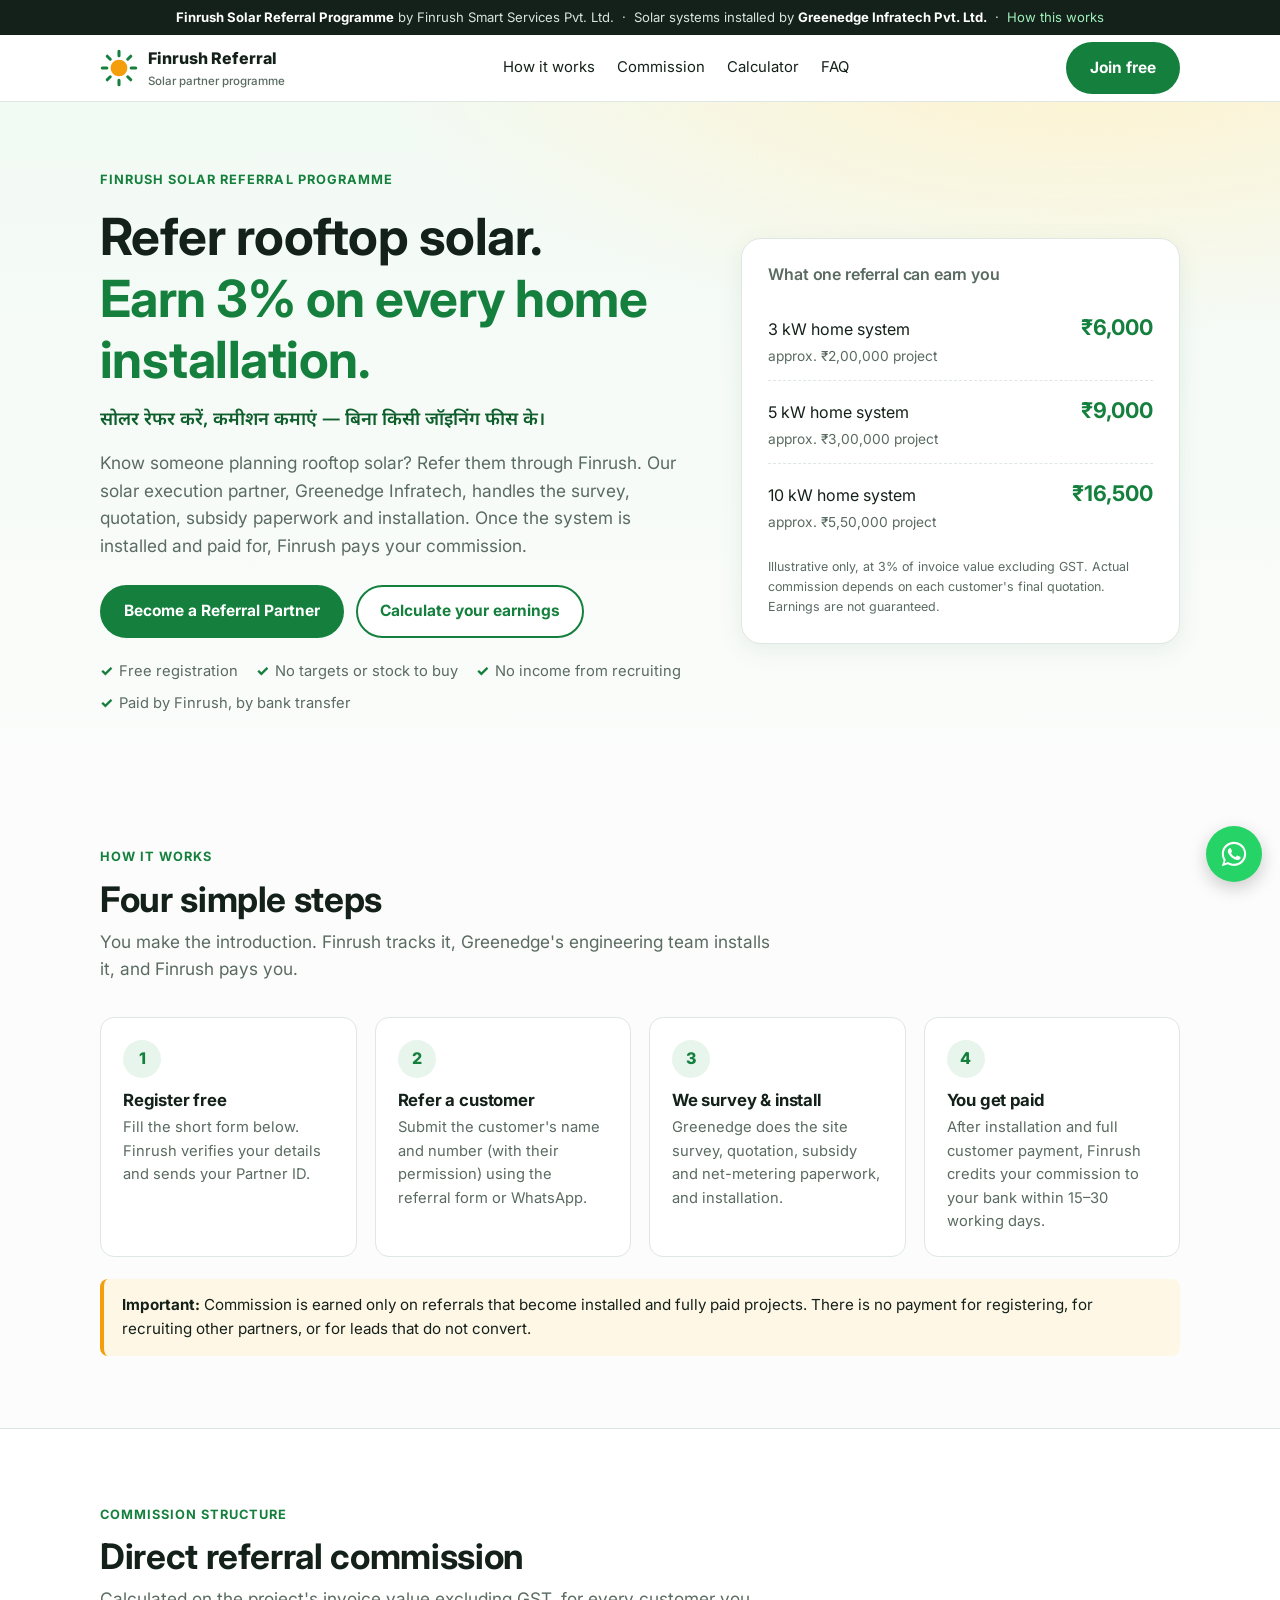
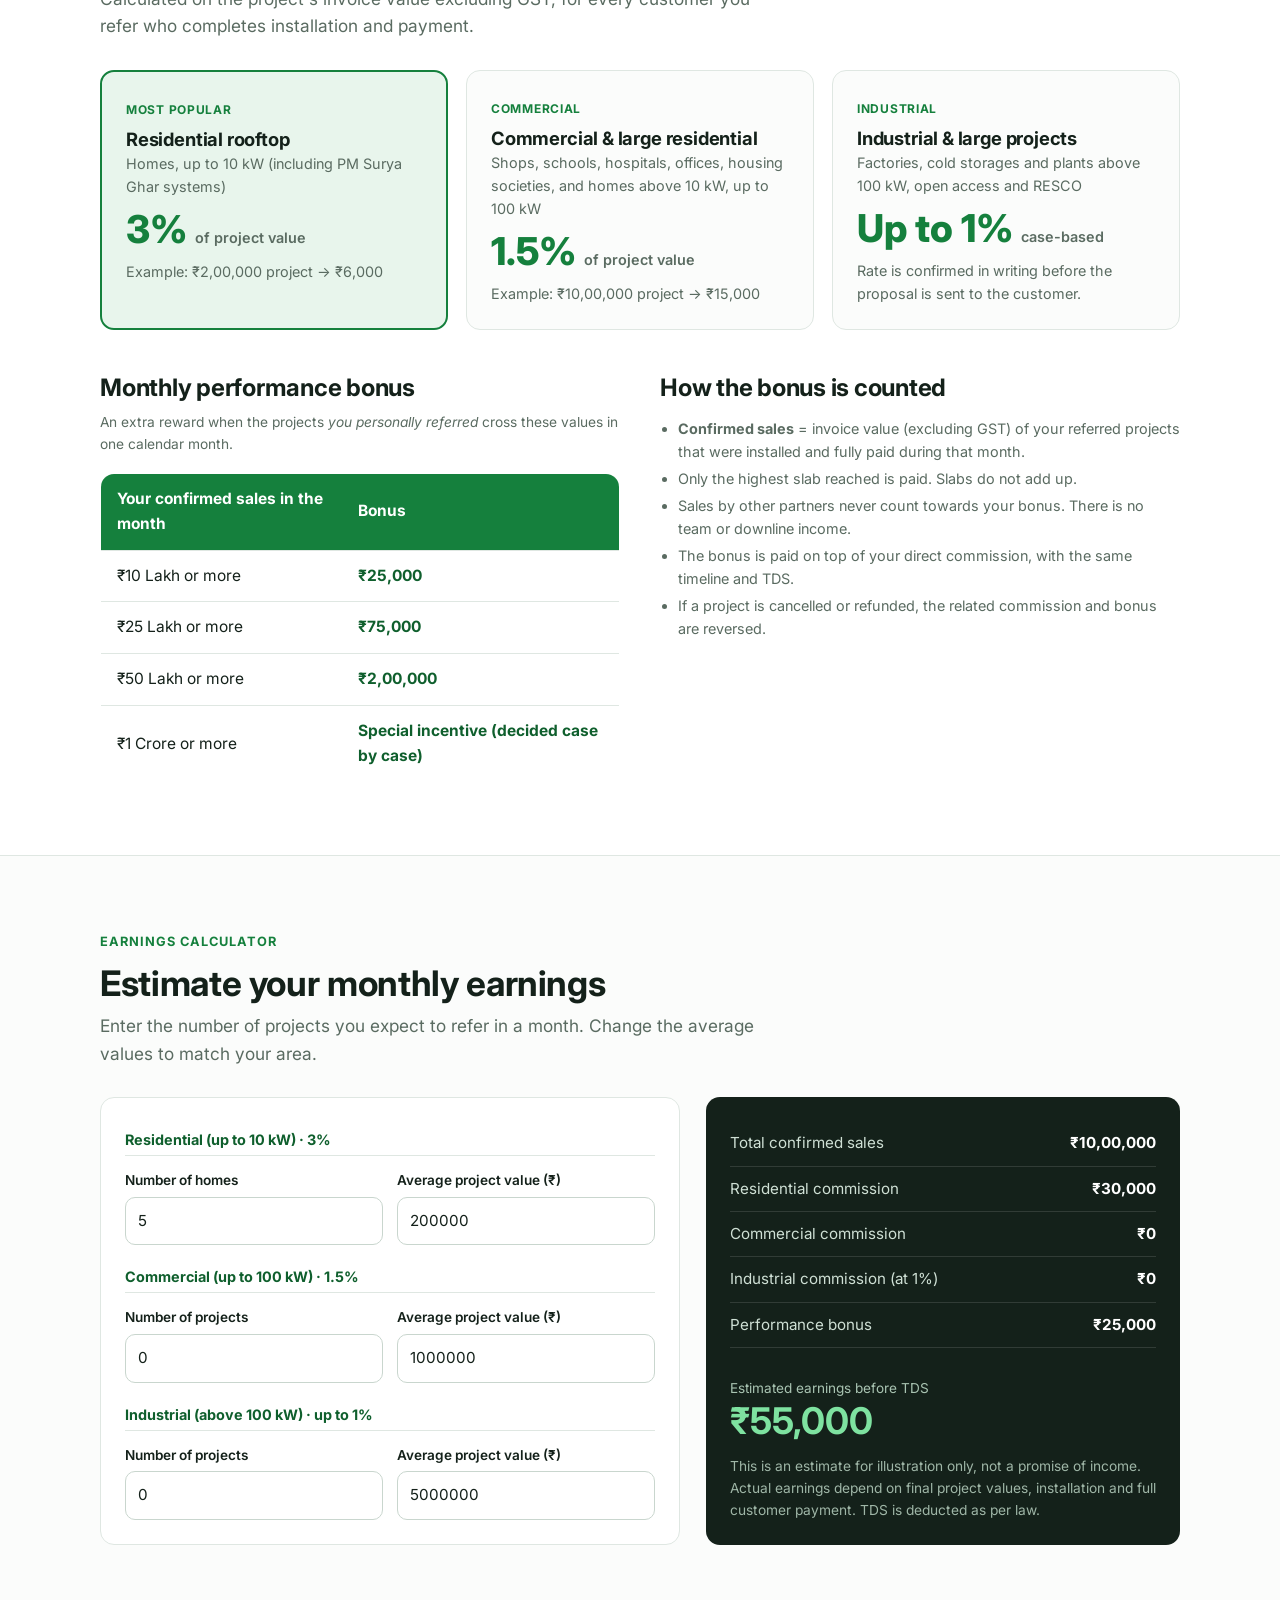
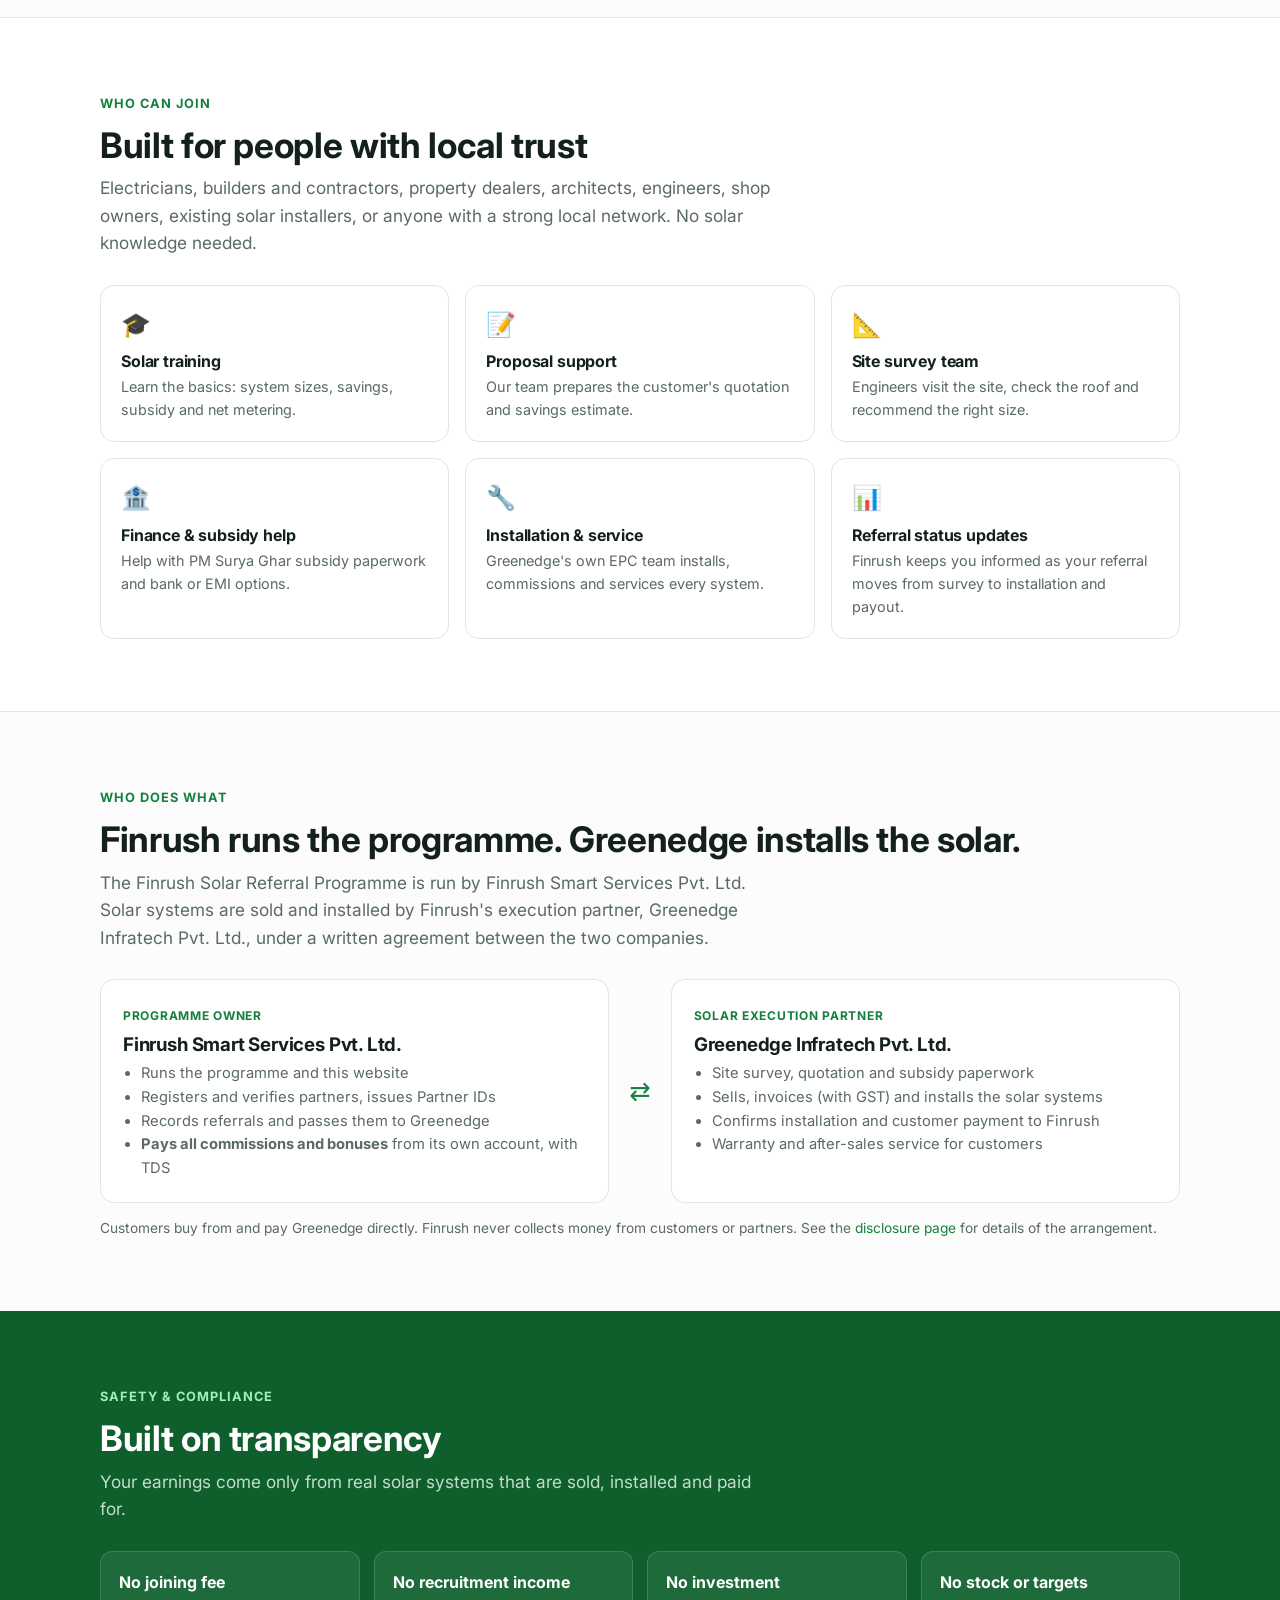
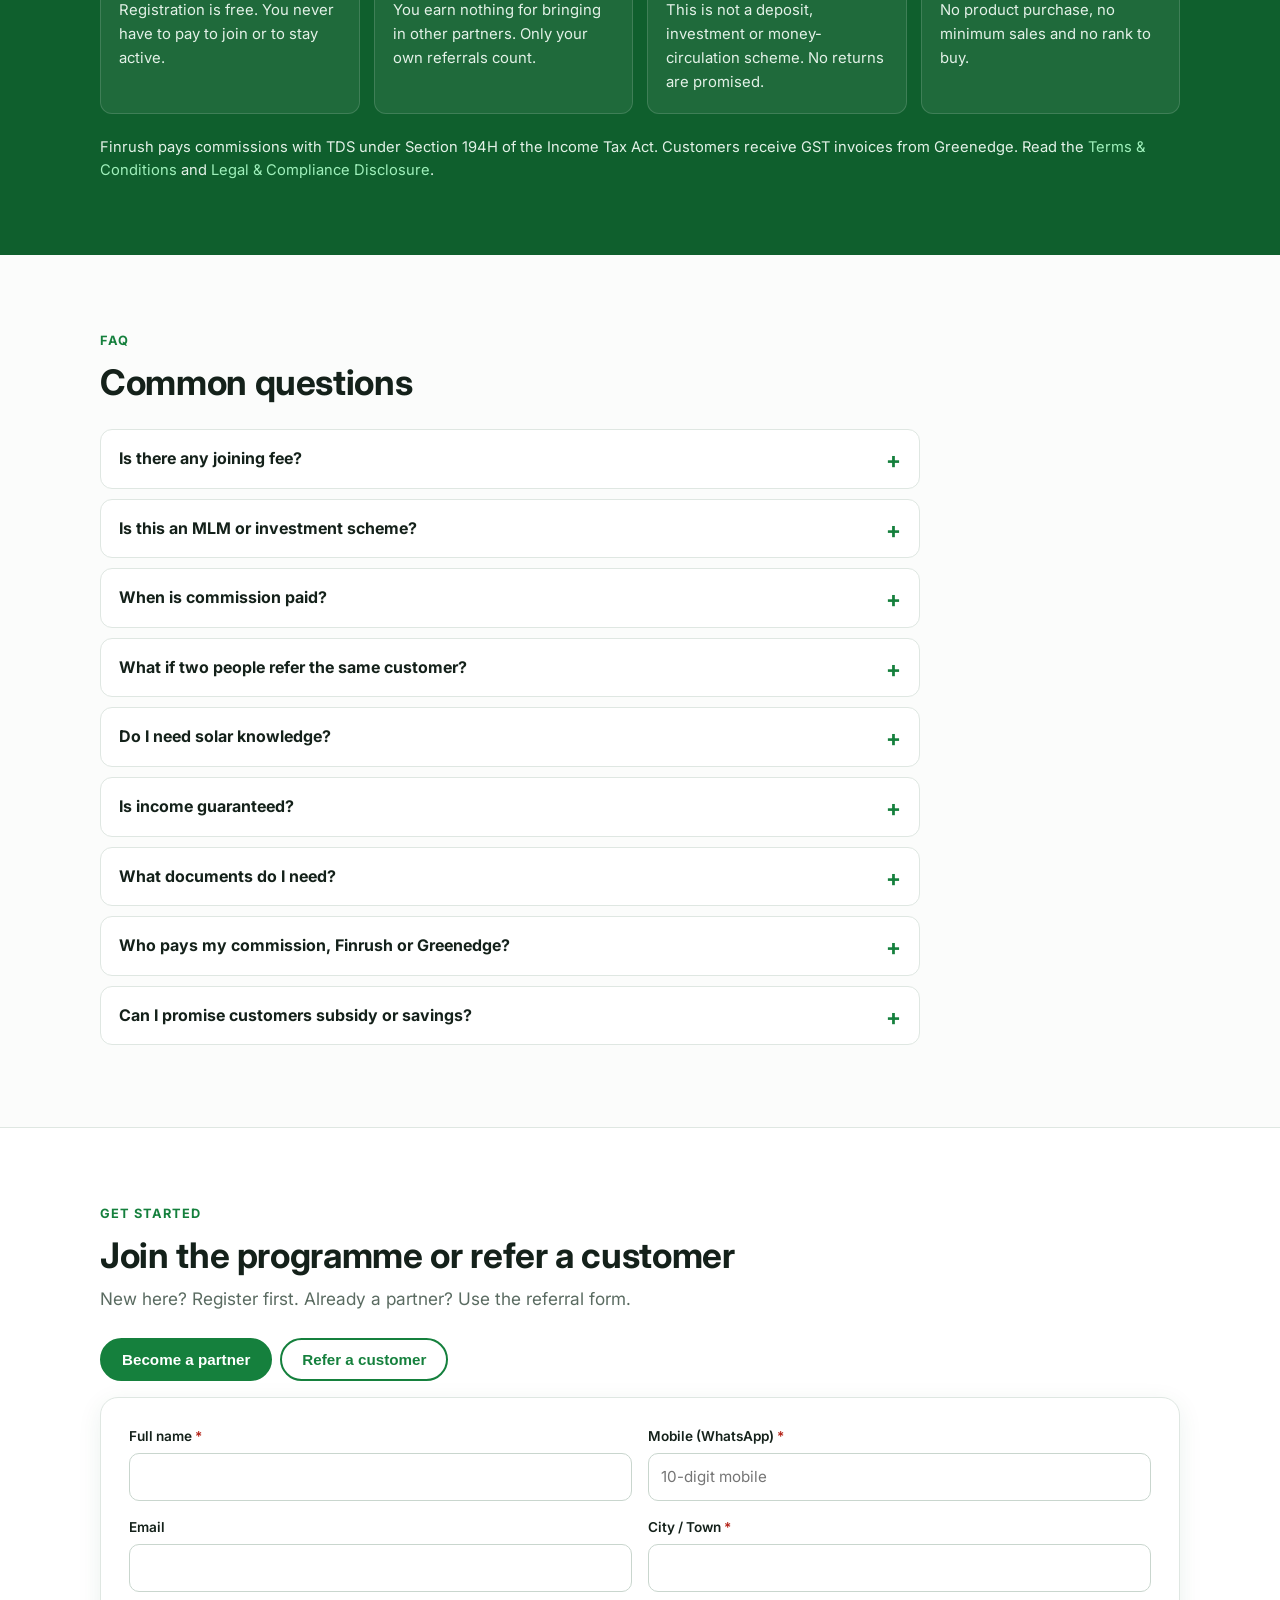
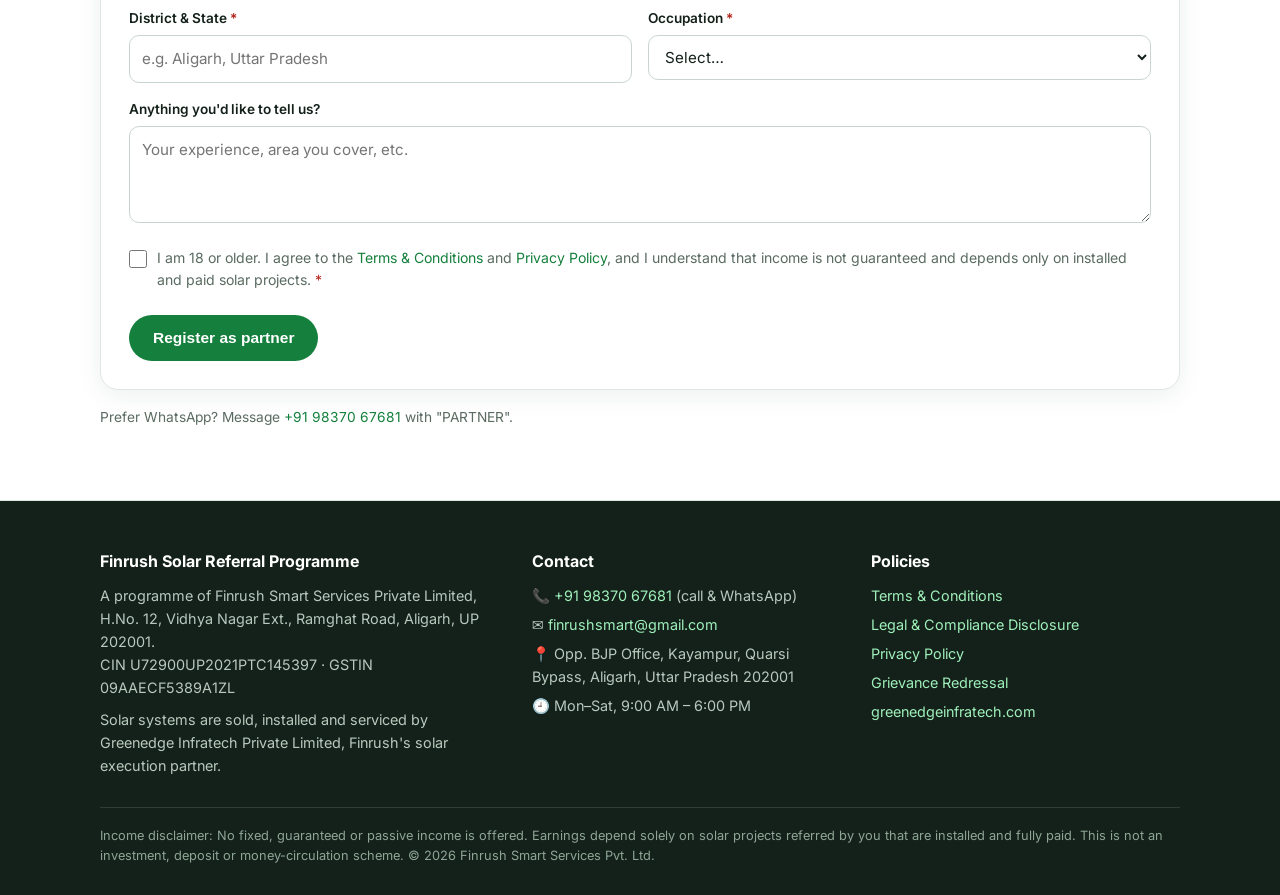
==== index.html @ 640462f0 "Finrush Solar Referral Programme: landing page, legal pages, form handler Co-Authored-By: Claude Opu" ====
<!DOCTYPE html>
<html lang="en">
<head>
<meta charset="utf-8">
<meta name="viewport" content="width=device-width,initial-scale=1">
<title>Finrush Solar Referral Programme | Earn by referring rooftop solar</title>
<meta name="description" content="Finrush Solar Referral Programme: refer rooftop solar customers and earn 3% commission on home systems up to 10 kW, paid by Finrush. Systems installed by Greenedge Infratech. Free to join.">
<meta name="robots" content="noindex, nofollow"><!-- PREVIEW: remove this line when approved to go public -->
<meta name="theme-color" content="#15803d">
<link rel="icon" href="data:image/svg+xml,<svg xmlns='http://www.w3.org/2000/svg' viewBox='0 0 100 100'><circle cx='50' cy='50' r='22' fill='%23f59e0b'/><g stroke='%2315803d' stroke-width='8' stroke-linecap='round'><path d='M50 6v12M50 82v12M6 50h12M82 50h12M19 19l8 8M73 73l8 8M19 81l8-8M73 27l8-8'/></g></svg>">
<link rel="preconnect" href="https://fonts.googleapis.com">
<link href="https://fonts.googleapis.com/css2?family=Inter:wght@400;500;600;700;800&family=Noto+Sans+Devanagari:wght@500;600&display=swap" rel="stylesheet">
<link rel="stylesheet" href="style.css">
</head>
<body>

<div class="opbar"><strong>Finrush Solar Referral Programme</strong> by Finrush Smart Services Pvt. Ltd. &nbsp;·&nbsp; Solar systems installed by <strong>Greenedge Infratech Pvt. Ltd.</strong> &nbsp;·&nbsp; <a href="disclosure.html" style="color:#9ff0bb">How this works</a></div>

<header class="site">
  <div class="wrap">
    <a class="brand" href="#top" style="text-decoration:none">
      <svg width="38" height="38" viewBox="0 0 100 100" aria-hidden="true"><circle cx="50" cy="50" r="22" fill="#f59e0b"/><g stroke="#15803d" stroke-width="8" stroke-linecap="round"><path d="M50 6v12M50 82v12M6 50h12M82 50h12M19 19l8 8M73 73l8 8M19 81l8-8M73 27l8-8"/></g></svg>
      <span>Finrush Referral<small>Solar partner programme</small></span>
    </a>
    <nav class="main">
      <a href="#how">How it works</a>
      <a href="#commission">Commission</a>
      <a href="#calculator">Calculator</a>
      <a href="#faq">FAQ</a>
    </nav>
    <a class="btn btn-p" href="#join">Join free</a>
  </div>
</header>

<main id="top">

<!-- HERO -->
<section class="hero">
  <div class="wrap">
    <div>
      <span class="eyebrow">Finrush Solar Referral Programme</span>
      <h1>Refer rooftop solar.<br><span>Earn 3% on every home installation.</span></h1>
      <p class="hi">सोलर रेफर करें, कमीशन कमाएं — बिना किसी जॉइनिंग फीस के।</p>
      <p class="lead">Know someone planning rooftop solar? Refer them through Finrush. Our solar execution partner, Greenedge Infratech, handles the survey, quotation, subsidy paperwork and installation. Once the system is installed and paid for, Finrush pays your commission.</p>
      <div class="ctas">
        <a class="btn btn-p" href="#join">Become a Referral Partner</a>
        <a class="btn btn-o" href="#calculator">Calculate your earnings</a>
      </div>
      <div class="ticks">
        <span>Free registration</span>
        <span>No targets or stock to buy</span>
        <span>No income from recruiting</span>
        <span>Paid by Finrush, by bank transfer</span>
      </div>
    </div>
    <div class="hero-card" aria-label="Example commission">
      <h3>What one referral can earn you</h3>
      <div class="ex-row"><span>3 kW home system<br><span class="small">approx. ₹2,00,000 project</span></span><b>₹6,000</b></div>
      <div class="ex-row"><span>5 kW home system<br><span class="small">approx. ₹3,00,000 project</span></span><b>₹9,000</b></div>
      <div class="ex-row"><span>10 kW home system<br><span class="small">approx. ₹5,50,000 project</span></span><b>₹16,500</b></div>
      <p class="ex-note">Illustrative only, at 3% of invoice value excluding GST. Actual commission depends on each customer's final quotation. Earnings are not guaranteed.</p>
    </div>
  </div>
</section>

<!-- HOW -->
<section id="how">
  <div class="wrap">
    <span class="eyebrow">How it works</span>
    <h2>Four simple steps</h2>
    <p class="lead">You make the introduction. Finrush tracks it, Greenedge's engineering team installs it, and Finrush pays you.</p>
    <div class="steps">
      <div class="step"><h3>Register free</h3><p>Fill the short form below. Finrush verifies your details and sends your Partner ID.</p></div>
      <div class="step"><h3>Refer a customer</h3><p>Submit the customer's name and number (with their permission) using the referral form or WhatsApp.</p></div>
      <div class="step"><h3>We survey &amp; install</h3><p>Greenedge does the site survey, quotation, subsidy and net-metering paperwork, and installation.</p></div>
      <div class="step"><h3>You get paid</h3><p>After installation and full customer payment, Finrush credits your commission to your bank within 15–30 working days.</p></div>
    </div>
    <div class="callout"><strong>Important:</strong> Commission is earned only on referrals that become installed and fully paid projects. There is no payment for registering, for recruiting other partners, or for leads that do not convert.</div>
  </div>
</section>

<!-- COMMISSION -->
<section id="commission" class="alt">
  <div class="wrap">
    <span class="eyebrow">Commission structure</span>
    <h2>Direct referral commission</h2>
    <p class="lead">Calculated on the project's invoice value excluding GST, for every customer you refer who completes installation and payment.</p>
    <div class="rates">
      <div class="rate feat">
        <span class="tag">Most popular</span>
        <h3>Residential rooftop</h3>
        <p>Homes, up to 10 kW (including PM Surya Ghar systems)</p>
        <div class="pct">3% <small>of project value</small></div>
        <p>Example: ₹2,00,000 project → ₹6,000</p>
      </div>
      <div class="rate">
        <span class="tag">Commercial</span>
        <h3>Commercial &amp; large residential</h3>
        <p>Shops, schools, hospitals, offices, housing societies, and homes above 10 kW, up to 100 kW</p>
        <div class="pct">1.5% <small>of project value</small></div>
        <p>Example: ₹10,00,000 project → ₹15,000</p>
      </div>
      <div class="rate">
        <span class="tag">Industrial</span>
        <h3>Industrial &amp; large projects</h3>
        <p>Factories, cold storages and plants above 100 kW, open access and RESCO</p>
        <div class="pct">Up to 1% <small>case-based</small></div>
        <p>Rate is confirmed in writing before the proposal is sent to the customer.</p>
      </div>
    </div>

    <div class="two">
      <div>
        <h2 style="font-size:1.5rem">Monthly performance bonus</h2>
        <p class="small">An extra reward when the projects <em>you personally referred</em> cross these values in one calendar month.</p>
        <table class="slab">
          <thead><tr><th>Your confirmed sales in the month</th><th>Bonus</th></tr></thead>
          <tbody>
            <tr><td>₹10 Lakh or more</td><td>₹25,000</td></tr>
            <tr><td>₹25 Lakh or more</td><td>₹75,000</td></tr>
            <tr><td>₹50 Lakh or more</td><td>₹2,00,000</td></tr>
            <tr><td>₹1 Crore or more</td><td>Special incentive (decided case by case)</td></tr>
          </tbody>
        </table>
      </div>
      <div>
        <h2 style="font-size:1.5rem">How the bonus is counted</h2>
        <ul class="notes">
          <li><strong>Confirmed sales</strong> = invoice value (excluding GST) of your referred projects that were installed and fully paid during that month.</li>
          <li>Only the highest slab reached is paid. Slabs do not add up.</li>
          <li>Sales by other partners never count towards your bonus. There is no team or downline income.</li>
          <li>The bonus is paid on top of your direct commission, with the same timeline and TDS.</li>
          <li>If a project is cancelled or refunded, the related commission and bonus are reversed.</li>
        </ul>
      </div>
    </div>
  </div>
</section>

<!-- CALCULATOR -->
<section id="calculator">
  <div class="wrap">
    <span class="eyebrow">Earnings calculator</span>
    <h2>Estimate your monthly earnings</h2>
    <p class="lead">Enter the number of projects you expect to refer in a month. Change the average values to match your area.</p>
    <div class="calc">
      <div class="calc-in">
        <div class="calc-grid">
          <div class="calc-grp">Residential (up to 10 kW) · 3%</div>
          <div><label for="rN">Number of homes</label><input id="rN" type="number" min="0" value="5" inputmode="numeric"></div>
          <div><label for="rV">Average project value (₹)</label><input id="rV" type="number" min="0" step="10000" value="200000" inputmode="numeric"></div>
          <div class="calc-grp">Commercial (up to 100 kW) · 1.5%</div>
          <div><label for="cN">Number of projects</label><input id="cN" type="number" min="0" value="0" inputmode="numeric"></div>
          <div><label for="cV">Average project value (₹)</label><input id="cV" type="number" min="0" step="50000" value="1000000" inputmode="numeric"></div>
          <div class="calc-grp">Industrial (above 100 kW) · up to 1%</div>
          <div><label for="iN">Number of projects</label><input id="iN" type="number" min="0" value="0" inputmode="numeric"></div>
          <div><label for="iV">Average project value (₹)</label><input id="iV" type="number" min="0" step="100000" value="5000000" inputmode="numeric"></div>
        </div>
      </div>
      <div class="calc-out" aria-live="polite">
        <div class="out-row"><span>Total confirmed sales</span><b id="oSales">₹0</b></div>
        <div class="out-row"><span>Residential commission</span><b id="oR">₹0</b></div>
        <div class="out-row"><span>Commercial commission</span><b id="oC">₹0</b></div>
        <div class="out-row"><span>Industrial commission (at 1%)</span><b id="oI">₹0</b></div>
        <div class="out-row"><span>Performance bonus</span><b id="oB">₹0</b></div>
        <div class="out-total"><span>Estimated earnings before TDS</span><b id="oT">₹0</b></div>
        <p class="small">This is an estimate for illustration only, not a promise of income. Actual earnings depend on final project values, installation and full customer payment. TDS is deducted as per law.</p>
      </div>
    </div>
  </div>
</section>

<!-- WHO + SUPPORT -->
<section class="alt">
  <div class="wrap">
    <span class="eyebrow">Who can join</span>
    <h2>Built for people with local trust</h2>
    <p class="lead">Electricians, builders and contractors, property dealers, architects, engineers, shop owners, existing solar installers, or anyone with a strong local network. No solar knowledge needed.</p>
    <div class="grid3">
      <div class="card"><div class="ic">🎓</div><h3>Solar training</h3><p>Learn the basics: system sizes, savings, subsidy and net metering.</p></div>
      <div class="card"><div class="ic">📝</div><h3>Proposal support</h3><p>Our team prepares the customer's quotation and savings estimate.</p></div>
      <div class="card"><div class="ic">📐</div><h3>Site survey team</h3><p>Engineers visit the site, check the roof and recommend the right size.</p></div>
      <div class="card"><div class="ic">🏦</div><h3>Finance &amp; subsidy help</h3><p>Help with PM Surya Ghar subsidy paperwork and bank or EMI options.</p></div>
      <div class="card"><div class="ic">🔧</div><h3>Installation &amp; service</h3><p>Greenedge's own EPC team installs, commissions and services every system.</p></div>
      <div class="card"><div class="ic">📊</div><h3>Referral status updates</h3><p>Finrush keeps you informed as your referral moves from survey to installation and payout.</p></div>
    </div>
  </div>
</section>

<!-- OPERATOR -->
<section>
  <div class="wrap">
    <span class="eyebrow">Who does what</span>
    <h2>Finrush runs the programme. Greenedge installs the solar.</h2>
    <p class="lead">The Finrush Solar Referral Programme is run by Finrush Smart Services Pvt. Ltd. Solar systems are sold and installed by Finrush's execution partner, Greenedge Infratech Pvt. Ltd., under a written agreement between the two companies.</p>
    <div class="op-box">
      <div class="op-co">
        <span class="tag">Programme owner</span>
        <h3>Finrush Smart Services Pvt. Ltd.</h3>
        <ul>
          <li>Runs the programme and this website</li>
          <li>Registers and verifies partners, issues Partner IDs</li>
          <li>Records referrals and passes them to Greenedge</li>
          <li><strong>Pays all commissions and bonuses</strong> from its own account, with TDS</li>
        </ul>
      </div>
      <div class="op-arrow" aria-hidden="true">⇄</div>
      <div class="op-co">
        <span class="tag">Solar execution partner</span>
        <h3>Greenedge Infratech Pvt. Ltd.</h3>
        <ul>
          <li>Site survey, quotation and subsidy paperwork</li>
          <li>Sells, invoices (with GST) and installs the solar systems</li>
          <li>Confirms installation and customer payment to Finrush</li>
          <li>Warranty and after-sales service for customers</li>
        </ul>
      </div>
    </div>
    <p class="small" style="margin-top:14px">Customers buy from and pay Greenedge directly. Finrush never collects money from customers or partners. See the <a href="disclosure.html">disclosure page</a> for details of the arrangement.</p>
  </div>
</section>

<!-- COMPLIANCE -->
<section class="comp">
  <div class="wrap">
    <span class="eyebrow" style="color:#9ff0bb">Safety &amp; compliance</span>
    <h2>Built on transparency</h2>
    <p class="lead">Your earnings come only from real solar systems that are sold, installed and paid for.</p>
    <div class="comp-grid">
      <div class="comp-item"><b>No joining fee</b>Registration is free. You never have to pay to join or to stay active.</div>
      <div class="comp-item"><b>No recruitment income</b>You earn nothing for bringing in other partners. Only your own referrals count.</div>
      <div class="comp-item"><b>No investment</b>This is not a deposit, investment or money-circulation scheme. No returns are promised.</div>
      <div class="comp-item"><b>No stock or targets</b>No product purchase, no minimum sales and no rank to buy.</div>
    </div>
    <p style="margin-top:22px;font-size:.92rem">Finrush pays commissions with TDS under Section 194H of the Income Tax Act. Customers receive GST invoices from Greenedge. Read the <a href="terms.html">Terms &amp; Conditions</a> and <a href="disclosure.html">Legal &amp; Compliance Disclosure</a>.</p>
  </div>
</section>

<!-- FAQ -->
<section id="faq">
  <div class="wrap">
    <span class="eyebrow">FAQ</span>
    <h2>Common questions</h2>
    <div class="faq">
      <details><summary>Is there any joining fee?</summary><p>No. Registration is completely free, and there are no renewal charges, kits or products you must buy.</p></details>
      <details><summary>Is this an MLM or investment scheme?</summary><p>No. There are no levels, no team income and no investment. You earn only when a customer you personally referred installs a solar system and pays for it in full.</p></details>
      <details><summary>When is commission paid?</summary><p>Within 15–30 working days after the project is installed, the customer has paid in full, and the completion certificate is issued. Finrush pays it to your registered bank account after TDS.</p></details>
      <details><summary>What if two people refer the same customer?</summary><p>The first partner whose referral is recorded in our system, with the customer's correct mobile number, gets the credit. A referral stays valid for 90 days from submission.</p></details>
      <details><summary>Do I need solar knowledge?</summary><p>No. You only make the introduction. Training is provided, and Greenedge's team handles survey, proposal and installation.</p></details>
      <details><summary>Is income guaranteed?</summary><p>No. Income depends entirely on referrals that become installed and paid projects. Many partners may earn little or nothing.</p></details>
      <details><summary>What documents do I need?</summary><p>After registration Finrush will ask for PAN (needed for TDS), Aadhaar for identity, and bank details for payouts. We collect these securely during verification, not on this website.</p></details>
      <details><summary>Who pays my commission, Finrush or Greenedge?</summary><p>Finrush. This is a Finrush programme, and Finrush Smart Services Pvt. Ltd. pays all commissions and bonuses from its own account. Greenedge Infratech, Finrush's solar execution partner, sells and installs the systems and confirms to Finrush when a project is installed and paid.</p></details>
      <details><summary>Can I promise customers subsidy or savings?</summary><p>Please don't. Subsidy depends on government rules and approval, and savings depend on usage. Share Greenedge's official proposal instead. False claims can lead to termination.</p></details>
    </div>
  </div>
</section>

<!-- JOIN / REFER -->
<section id="join" class="alt">
  <div class="wrap">
    <span class="eyebrow">Get started</span>
    <h2>Join the programme or refer a customer</h2>
    <p class="lead">New here? Register first. Already a partner? Use the referral form.</p>

    <div class="tabs" role="tablist">
      <button class="tab" role="tab" aria-selected="true" data-tab="partner">Become a partner</button>
      <button class="tab" role="tab" aria-selected="false" data-tab="referral">Refer a customer</button>
    </div>

    <!-- Partner form -->
    <form class="form-card" id="form-partner" data-type="partner" method="post" action="submit.php" novalidate>
      <input type="hidden" name="form_type" value="partner">
      <input type="hidden" name="ts" class="ts">
      <div class="hp" aria-hidden="true"><label>Website<input type="text" name="website" tabindex="-1" autocomplete="off"></label></div>
      <div class="fgrid">
        <div><label for="p_name">Full name <span class="req">*</span></label><input id="p_name" name="name" required maxlength="80" autocomplete="name"></div>
        <div><label for="p_phone">Mobile (WhatsApp) <span class="req">*</span></label><input id="p_phone" name="phone" required inputmode="numeric" pattern="[6-9][0-9]{9}" maxlength="10" placeholder="10-digit mobile" autocomplete="tel-national"></div>
        <div><label for="p_email">Email</label><input id="p_email" name="email" type="email" maxlength="100" autocomplete="email"></div>
        <div><label for="p_city">City / Town <span class="req">*</span></label><input id="p_city" name="city" required maxlength="60"></div>
        <div><label for="p_district">District &amp; State <span class="req">*</span></label><input id="p_district" name="district" required maxlength="80" placeholder="e.g. Aligarh, Uttar Pradesh"></div>
        <div><label for="p_occ">Occupation <span class="req">*</span></label>
          <select id="p_occ" name="occupation" required>
            <option value="">Select…</option>
            <option>Electrician</option><option>Builder / Contractor</option><option>Property dealer</option>
            <option>Architect / Engineer</option><option>Solar installer</option><option>Shop / Business owner</option>
            <option>Sales professional</option><option>Other</option>
          </select></div>
        <div class="full"><label for="p_msg">Anything you'd like to tell us?</label><textarea id="p_msg" name="message" rows="3" maxlength="500" placeholder="Your experience, area you cover, etc."></textarea></div>
        <div class="full"><label class="check"><input type="checkbox" name="consent" value="yes" required> <span>I am 18 or older. I agree to the <a href="terms.html" target="_blank">Terms &amp; Conditions</a> and <a href="privacy.html" target="_blank">Privacy Policy</a>, and I understand that income is not guaranteed and depends only on installed and paid solar projects. <span class="req">*</span></span></label></div>
      </div>
      <button class="btn btn-p" type="submit" style="margin-top:18px">Register as partner</button>
      <div class="msg" role="status"></div>
    </form>

    <!-- Referral form -->
    <form class="form-card" id="form-referral" data-type="referral" method="post" action="submit.php" novalidate hidden>
      <input type="hidden" name="form_type" value="referral">
      <input type="hidden" name="ts" class="ts">
      <div class="hp" aria-hidden="true"><label>Website<input type="text" name="website" tabindex="-1" autocomplete="off"></label></div>
      <div class="fgrid">
        <div class="full" style="font-weight:700;color:var(--green-d)">Your details</div>
        <div><label for="r_pname">Your name <span class="req">*</span></label><input id="r_pname" name="partner_name" required maxlength="80"></div>
        <div><label for="r_pphone">Your registered mobile <span class="req">*</span></label><input id="r_pphone" name="partner_phone" required inputmode="numeric" pattern="[6-9][0-9]{9}" maxlength="10"></div>
        <div class="full"><label for="r_pid">Partner ID (if you have one)</label><input id="r_pid" name="partner_id" maxlength="30"></div>
        <div class="full" style="font-weight:700;color:var(--green-d);margin-top:6px">Customer details</div>
        <div><label for="r_cname">Customer name <span class="req">*</span></label><input id="r_cname" name="customer_name" required maxlength="80"></div>
        <div><label for="r_cphone">Customer mobile <span class="req">*</span></label><input id="r_cphone" name="customer_phone" required inputmode="numeric" pattern="[6-9][0-9]{9}" maxlength="10"></div>
        <div><label for="r_ccity">Customer city / town <span class="req">*</span></label><input id="r_ccity" name="customer_city" required maxlength="80"></div>
        <div><label for="r_type">Project type <span class="req">*</span></label>
          <select id="r_type" name="project_type" required>
            <option value="">Select…</option>
            <option>Residential (home, up to 10 kW)</option>
            <option>Commercial / housing society (up to 100 kW)</option>
            <option>Industrial (above 100 kW)</option>
            <option>Not sure</option>
          </select></div>
        <div><label for="r_kw">Approx. size (kW) or monthly bill (₹)</label><input id="r_kw" name="size" maxlength="40" placeholder="e.g. 3 kW or ₹2,500 bill"></div>
        <div><label for="r_pm">Interested in PM Surya Ghar subsidy?</label>
          <select id="r_pm" name="pm_surya_ghar"><option>Not sure</option><option>Yes</option><option>No</option></select></div>
        <div class="full"><label for="r_note">Notes</label><textarea id="r_note" name="message" rows="3" maxlength="500" placeholder="Best time to call, roof type, etc."></textarea></div>
        <div class="full"><label class="check"><input type="checkbox" name="consent" value="yes" required> <span>The customer has agreed to be contacted by Finrush and Greenedge Infratech about solar, and I have not promised them any subsidy, price or savings. <span class="req">*</span></span></label></div>
      </div>
      <button class="btn btn-p" type="submit" style="margin-top:18px">Submit referral</button>
      <div class="msg" role="status"></div>
    </form>

    <p class="small" style="margin-top:16px">Prefer WhatsApp? Message <a href="https://wa.me/919837067681?text=Hi%2C%20I%20want%20to%20join%20the%20Finrush%20Solar%20Referral%20Programme">+91 98370 67681</a> with "PARTNER".</p>
  </div>
</section>

</main>

<footer class="site">
  <div class="wrap">
    <div class="cols">
      <div>
        <h4>Finrush Solar Referral Programme</h4>
        <p>A programme of Finrush Smart Services Private Limited, H.No. 12, Vidhya Nagar Ext., Ramghat Road, Aligarh, UP 202001.<br>CIN U72900UP2021PTC145397 · GSTIN 09AAECF5389A1ZL</p><p style="margin-top:8px">Solar systems are sold, installed and serviced by Greenedge Infratech Private Limited, Finrush's solar execution partner.</p>
      </div>
      <div>
        <h4>Contact</h4>
        <ul>
          <li>📞 <a href="tel:+919837067681">+91 98370 67681</a> (call &amp; WhatsApp)</li>
          <li>✉️ <a href="mailto:finrushsmart@gmail.com">finrushsmart@gmail.com</a></li>
          <li>📍 Opp. BJP Office, Kayampur, Quarsi Bypass, Aligarh, Uttar Pradesh 202001</li>
          <li>🕘 Mon–Sat, 9:00 AM – 6:00 PM</li>
        </ul>
      </div>
      <div>
        <h4>Policies</h4>
        <ul>
          <li><a href="terms.html">Terms &amp; Conditions</a></li>
          <li><a href="disclosure.html">Legal &amp; Compliance Disclosure</a></li>
          <li><a href="privacy.html">Privacy Policy</a></li>
          <li><a href="disclosure.html#grievance">Grievance Redressal</a></li>
          <li><a href="https://greenedgeinfratech.com" target="_blank" rel="noopener">greenedgeinfratech.com</a></li>
        </ul>
      </div>
    </div>
    <div class="legal">Income disclaimer: No fixed, guaranteed or passive income is offered. Earnings depend solely on solar projects referred by you that are installed and fully paid. This is not an investment, deposit or money-circulation scheme. © <span id="yr">2026</span> Finrush Smart Services Pvt. Ltd.</div>
  </div>
</footer>

<a class="wa" href="https://wa.me/919837067681?text=Hi%2C%20I%20want%20to%20know%20about%20the%20Finrush%20Solar%20Referral%20Programme" aria-label="Chat on WhatsApp" target="_blank" rel="noopener">
  <svg viewBox="0 0 32 32"><path d="M16 3C8.8 3 3 8.7 3 15.8c0 2.5.7 4.9 2 7L3 29l6.4-2c2 1.1 4.3 1.7 6.6 1.7 7.2 0 13-5.7 13-12.8S23.2 3 16 3zm0 23.4c-2.1 0-4.1-.6-5.8-1.6l-.4-.2-3.8 1.2 1.2-3.7-.3-.4a10.4 10.4 0 0 1-1.7-5.8C5.2 10 10 5.3 16 5.3S26.8 10 26.8 15.8 22 26.4 16 26.4zm5.9-7.8c-.3-.2-1.9-.9-2.2-1-.3-.1-.5-.2-.7.2-.2.3-.8 1-1 1.2-.2.2-.4.2-.7.1-.3-.2-1.4-.5-2.6-1.6-1-.9-1.6-1.9-1.8-2.2-.2-.3 0-.5.1-.7l.5-.6c.2-.2.2-.4.3-.6.1-.2 0-.4 0-.6l-1-2.4c-.3-.6-.5-.5-.7-.5h-.6c-.2 0-.6.1-.9.4-.3.3-1.2 1.1-1.2 2.8s1.2 3.2 1.4 3.5c.2.2 2.4 3.6 5.8 5 .8.3 1.4.5 1.9.7.8.3 1.5.2 2.1.1.6-.1 1.9-.8 2.2-1.5.3-.7.3-1.4.2-1.5-.1-.2-.3-.3-.6-.4z"/></svg>
</a>

<script>
(function(){
  var inr = function(n){ return '₹' + Math.round(n).toLocaleString('en-IN'); };
  var v = function(id){ var x = parseFloat(document.getElementById(id).value); return isFinite(x) && x > 0 ? x : 0; };
  function calc(){
    var rS = v('rN') * v('rV'), cS = v('cN') * v('cV'), iS = v('iN') * v('iV');
    var r = rS * 0.03, c = cS * 0.015, i = iS * 0.01, sales = rS + cS + iS;
    var b = sales >= 5000000 ? 200000 : sales >= 2500000 ? 75000 : sales >= 1000000 ? 25000 : 0;
    document.getElementById('oSales').textContent = inr(sales);
    document.getElementById('oR').textContent = inr(r);
    document.getElementById('oC').textContent = inr(c);
    document.getElementById('oI').textContent = inr(i);
    document.getElementById('oB').textContent = sales >= 10000000 ? inr(b) + ' + special' : inr(b);
    document.getElementById('oT').textContent = inr(r + c + i + b);
  }
  ['rN','rV','cN','cV','iN','iV'].forEach(function(id){ document.getElementById(id).addEventListener('input', calc); });
  calc();

  // tabs
  var tabs = document.querySelectorAll('.tab');
  function show(name){
    tabs.forEach(function(t){ t.setAttribute('aria-selected', t.dataset.tab === name ? 'true' : 'false'); });
    document.getElementById('form-partner').hidden = name !== 'partner';
    document.getElementById('form-referral').hidden = name !== 'referral';
  }
  tabs.forEach(function(t){ t.addEventListener('click', function(){ show(t.dataset.tab); }); });
  if (location.hash === '#refer') { show('referral'); }

  // forms
  var start = Date.now();
  document.querySelectorAll('.ts').forEach(function(el){ el.value = Math.floor(start/1000); });
  document.querySelectorAll('form[data-type]').forEach(function(f){
    var msg = f.querySelector('.msg'), btn = f.querySelector('button[type=submit]');
    f.addEventListener('submit', function(e){
      e.preventDefault();
      msg.className = 'msg'; msg.textContent = '';
      if (!f.checkValidity()) {
        var bad = f.querySelector(':invalid');
        msg.className = 'msg err';
        msg.textContent = bad && bad.type === 'checkbox' ? 'Please tick the consent box to continue.' :
          (bad && bad.pattern ? 'Please enter a valid 10-digit Indian mobile number.' : 'Please fill all required fields.');
        if (bad) bad.focus();
        return;
      }
      btn.disabled = true; var label = btn.textContent; btn.textContent = 'Sending…';
      fetch(f.action, { method:'POST', body:new FormData(f), headers:{ 'Accept':'application/json' } })
        .then(function(r){ return r.json().catch(function(){ return { ok:false, error:'Unexpected server response.' }; }); })
        .then(function(d){
          if (d.ok) { msg.className = 'msg ok'; msg.textContent = d.message; f.reset(); document.querySelectorAll('.ts').forEach(function(el){ el.value = Math.floor(start/1000); }); }
          else { msg.className = 'msg err'; msg.textContent = d.error || 'Something went wrong. Please try again or WhatsApp us.'; }
        })
        .catch(function(){ msg.className = 'msg err'; msg.textContent = 'Network error. Please try again or WhatsApp us on +91 98370 67681.'; })
        .finally(function(){ btn.disabled = false; btn.textContent = label; });
    });
  });
  document.getElementById('yr').textContent = new Date().getFullYear();
})();
</script>
</body>
</html>
---- style.css ----
:root{
  --green:#15803d;--green-d:#0f5f2d;--green-l:#e8f5ec;--sun:#f59e0b;--sun-l:#fff7e6;
  --ink:#14211a;--muted:#5a6b61;--line:#dfe7e2;--bg:#fbfcfb;--white:#fff;
  --r:14px;--shadow:0 6px 24px rgba(15,95,45,.08);
}
*{box-sizing:border-box;margin:0;padding:0}
html{scroll-behavior:smooth}
body{font-family:"Inter",system-ui,-apple-system,"Segoe UI",Roboto,"Noto Sans Devanagari",sans-serif;color:var(--ink);background:var(--bg);line-height:1.6;font-size:16px}
a{color:var(--green);text-decoration:none}
a:hover{text-decoration:underline}
img{max-width:100%;display:block}
.wrap{max-width:1120px;margin:0 auto;padding:0 20px}
h1,h2,h3{line-height:1.2;letter-spacing:-.01em}
h2{font-size:clamp(1.6rem,3vw,2.2rem);margin-bottom:.5rem}
.lead{color:var(--muted);font-size:1.08rem;max-width:680px}
.hi{font-family:"Noto Sans Devanagari",sans-serif}
section{padding:72px 0}
.eyebrow{display:inline-block;font-size:.8rem;font-weight:700;letter-spacing:.08em;text-transform:uppercase;color:var(--green);margin-bottom:.6rem}

/* operator bar */
.opbar{background:var(--ink);color:#d8e4dc;font-size:.82rem;padding:7px 0;text-align:center}
.opbar strong{color:#fff}

/* header */
header.site{position:sticky;top:0;z-index:50;background:rgba(255,255,255,.95);backdrop-filter:blur(6px);border-bottom:1px solid var(--line)}
header.site .wrap{display:flex;align-items:center;justify-content:space-between;height:66px;gap:16px}
.brand{display:flex;align-items:center;gap:10px;font-weight:800;color:var(--ink)}
.brand img{height:38px;width:auto}
.brand small{display:block;font-weight:500;font-size:.72rem;color:var(--muted)}
nav.main{display:flex;gap:22px;font-size:.93rem}
nav.main a{color:var(--ink)}
.btn{display:inline-flex;align-items:center;justify-content:center;gap:8px;padding:12px 22px;border-radius:999px;font-weight:700;font-size:.97rem;border:2px solid transparent;cursor:pointer;transition:.15s;text-decoration:none!important}
.btn-p{background:var(--green);color:#fff}
.btn-p:hover{background:var(--green-d)}
.btn-o{border-color:var(--green);color:var(--green);background:#fff}
.btn-o:hover{background:var(--green-l)}
.btn-s{background:var(--sun);color:#1f1300}
.btn-s:hover{filter:brightness(.95)}
@media(max-width:860px){nav.main{display:none}}

/* hero */
.hero{background:radial-gradient(1200px 500px at 85% -10%,#fff2cc 0%,transparent 60%),linear-gradient(180deg,#f2faf4,#fbfcfb);padding:64px 0 56px}
.hero .wrap{display:grid;grid-template-columns:1.15fr .85fr;gap:48px;align-items:center}
.hero h1{font-size:clamp(2rem,4.6vw,3.2rem);margin:.4rem 0 1rem}
.hero h1 span{color:var(--green)}
.hero .hi{font-size:1.15rem;color:var(--green-d);font-weight:600;margin-bottom:.8rem}
.hero .ctas{display:flex;gap:12px;flex-wrap:wrap;margin:1.6rem 0 1.4rem}
.ticks{display:flex;flex-wrap:wrap;gap:8px 18px;font-size:.92rem;color:var(--muted)}
.ticks span::before{content:"✓";color:var(--green);font-weight:800;margin-right:6px}
.hero-card{background:#fff;border:1px solid var(--line);border-radius:20px;padding:26px;box-shadow:var(--shadow)}
.hero-card h3{font-size:1rem;color:var(--muted);font-weight:600;margin-bottom:14px}
.ex-row{display:flex;justify-content:space-between;align-items:baseline;padding:12px 0;border-bottom:1px dashed var(--line)}
.ex-row:last-of-type{border:0}
.ex-row b{font-size:1.35rem;color:var(--green)}
.ex-note{font-size:.78rem;color:var(--muted);margin-top:10px}
@media(max-width:860px){.hero .wrap{grid-template-columns:1fr}}

/* steps */
.steps{display:grid;grid-template-columns:repeat(4,1fr);gap:18px;margin-top:34px;counter-reset:s}
.step{background:#fff;border:1px solid var(--line);border-radius:var(--r);padding:22px;position:relative}
.step::before{counter-increment:s;content:counter(s);display:grid;place-items:center;width:38px;height:38px;border-radius:50%;background:var(--green-l);color:var(--green);font-weight:800;margin-bottom:12px}
.step h3{font-size:1.05rem;margin-bottom:6px}
.step p{font-size:.92rem;color:var(--muted)}
@media(max-width:860px){.steps{grid-template-columns:1fr 1fr}}
@media(max-width:520px){.steps{grid-template-columns:1fr}}
.callout{margin-top:22px;background:var(--sun-l);border-left:4px solid var(--sun);padding:14px 18px;border-radius:8px;font-size:.95rem}

/* commission */
.alt{background:#fff;border-top:1px solid var(--line);border-bottom:1px solid var(--line)}
.rates{display:grid;grid-template-columns:repeat(3,1fr);gap:18px;margin-top:30px}
.rate{border:1px solid var(--line);border-radius:var(--r);padding:24px;background:var(--bg)}
.rate.feat{border:2px solid var(--green);background:var(--green-l)}
.rate .tag{font-size:.75rem;font-weight:700;color:var(--green);text-transform:uppercase;letter-spacing:.06em}
.rate h3{font-size:1.15rem;margin:6px 0 2px}
.rate .pct{font-size:2.4rem;font-weight:800;color:var(--green);line-height:1.1;margin:10px 0}
.rate .pct small{font-size:.9rem;color:var(--muted);font-weight:600}
.rate p{font-size:.9rem;color:var(--muted)}
@media(max-width:860px){.rates{grid-template-columns:1fr}}
table.slab{width:100%;border-collapse:collapse;margin-top:18px;background:#fff;border-radius:var(--r);overflow:hidden;border:1px solid var(--line)}
table.slab th,table.slab td{padding:13px 16px;text-align:left;border-bottom:1px solid var(--line);font-size:.97rem}
table.slab th{background:var(--green);color:#fff;font-weight:700}
table.slab td:last-child{font-weight:700;color:var(--green-d)}
.small{font-size:.86rem;color:var(--muted)}
ul.notes{margin:14px 0 0 18px;font-size:.9rem;color:var(--muted)}
ul.notes li{margin:4px 0}
.two{display:grid;grid-template-columns:1fr 1fr;gap:40px;margin-top:44px}
@media(max-width:860px){.two{grid-template-columns:1fr}}

/* calculator */
.calc{display:grid;grid-template-columns:1.1fr .9fr;gap:26px;margin-top:30px}
.calc-in,.calc-out{background:#fff;border:1px solid var(--line);border-radius:var(--r);padding:24px}
.calc-out{background:var(--ink);color:#fff;border:0;display:flex;flex-direction:column}
.calc-grid{display:grid;grid-template-columns:1fr 1fr;gap:14px}
.calc-grid .full{grid-column:1/-1}
.calc-grp{grid-column:1/-1;font-weight:700;font-size:.9rem;color:var(--green-d);margin-top:6px;border-bottom:1px solid var(--line);padding-bottom:4px}
label{display:block;font-size:.85rem;font-weight:600;margin-bottom:5px;color:var(--ink)}
input,select,textarea{width:100%;padding:11px 12px;border:1px solid #c9d6ce;border-radius:10px;font:inherit;font-size:.95rem;background:#fff;color:var(--ink)}
input:focus,select:focus,textarea:focus{outline:2px solid var(--green);outline-offset:1px;border-color:var(--green)}
.out-row{display:flex;justify-content:space-between;padding:10px 0;border-bottom:1px solid rgba(255,255,255,.12);font-size:.95rem;color:#cfe0d5}
.out-row b{color:#fff}
.out-total{margin-top:auto;padding-top:18px}
.out-total span{font-size:.85rem;color:#a9c4b2}
.out-total b{display:block;font-size:2.3rem;color:#7ee2a0;line-height:1.15}
.calc-out .small{color:#9fb6a7;margin-top:12px}
@media(max-width:860px){.calc{grid-template-columns:1fr}}

/* support grid */
.grid3{display:grid;grid-template-columns:repeat(3,1fr);gap:16px;margin-top:28px}
.card{background:#fff;border:1px solid var(--line);border-radius:var(--r);padding:20px}
.card .ic{font-size:1.5rem;margin-bottom:8px}
.card h3{font-size:1rem;margin-bottom:4px}
.card p{font-size:.9rem;color:var(--muted)}
@media(max-width:860px){.grid3{grid-template-columns:1fr 1fr}}
@media(max-width:520px){.grid3{grid-template-columns:1fr}}

/* compliance */
.comp{background:var(--green-d);color:#e3f1e7}
.comp h2{color:#fff}
.comp .lead{color:#c3dccb}
.comp-grid{display:grid;grid-template-columns:repeat(4,1fr);gap:14px;margin-top:28px}
.comp-item{background:rgba(255,255,255,.07);border:1px solid rgba(255,255,255,.14);border-radius:12px;padding:18px;font-size:.93rem}
.comp-item b{display:block;color:#fff;margin-bottom:4px;font-size:1rem}
@media(max-width:860px){.comp-grid{grid-template-columns:1fr 1fr}}
.comp a{color:#9ff0bb}

/* operator */
.op-box{display:grid;grid-template-columns:1fr auto 1fr;gap:20px;align-items:stretch;margin-top:28px}
.op-co{background:#fff;border:1px solid var(--line);border-radius:var(--r);padding:22px}
.op-co .tag{font-size:.75rem;font-weight:700;text-transform:uppercase;letter-spacing:.06em;color:var(--green)}
.op-co h3{margin:6px 0}
.op-co ul{margin-left:18px;font-size:.92rem;color:var(--muted)}
.op-arrow{display:grid;place-items:center;font-size:1.6rem;color:var(--green)}
@media(max-width:860px){.op-box{grid-template-columns:1fr}.op-arrow{transform:rotate(90deg)}}

/* FAQ */
.faq{max-width:820px;margin-top:26px}
details{background:#fff;border:1px solid var(--line);border-radius:12px;margin-bottom:10px;padding:0 18px}
summary{cursor:pointer;font-weight:700;padding:16px 0;list-style:none;position:relative;padding-right:28px}
summary::-webkit-details-marker{display:none}
summary::after{content:"+";position:absolute;right:0;top:12px;font-size:1.4rem;color:var(--green)}
details[open] summary::after{content:"–"}
details p{padding:0 0 16px;color:var(--muted);font-size:.95rem}

/* forms */
.tabs{display:flex;gap:8px;margin:26px 0 0;flex-wrap:wrap}
.tab{padding:11px 20px;border-radius:999px;border:2px solid var(--green);background:#fff;color:var(--green);font-weight:700;cursor:pointer;font-size:.95rem}
.tab[aria-selected="true"]{background:var(--green);color:#fff}
.form-card{background:#fff;border:1px solid var(--line);border-radius:18px;padding:28px;margin-top:16px;box-shadow:var(--shadow)}
.fgrid{display:grid;grid-template-columns:1fr 1fr;gap:16px}
.fgrid .full{grid-column:1/-1}
@media(max-width:620px){.fgrid{grid-template-columns:1fr}}
.check{display:flex;gap:10px;align-items:flex-start;font-weight:400;font-size:.88rem;color:var(--muted)}
.check input{width:18px;height:18px;margin-top:3px;flex:none}
.hp{position:absolute;left:-9999px;width:1px;height:1px;overflow:hidden}
.msg{display:none;margin-top:16px;padding:14px 16px;border-radius:10px;font-size:.95rem}
.msg.ok{display:block;background:var(--green-l);color:var(--green-d);border:1px solid #bfe3cb}
.msg.err{display:block;background:#fdecec;color:#8a1c1c;border:1px solid #f3c2c2}
.req{color:#b42318}

/* footer */
footer.site{background:var(--ink);color:#b8c9be;padding:48px 0 28px;font-size:.9rem}
footer.site .cols{display:grid;grid-template-columns:1.3fr 1fr 1fr;gap:30px}
footer.site h4{color:#fff;margin-bottom:10px;font-size:1rem}
footer.site a{color:#9ff0bb}
footer.site ul{list-style:none}
footer.site li{margin:6px 0}
footer.site .legal{border-top:1px solid rgba(255,255,255,.12);margin-top:30px;padding-top:18px;font-size:.8rem;color:#8ea596}
@media(max-width:860px){footer.site .cols{grid-template-columns:1fr}}

.wa{position:fixed;right:18px;bottom:18px;z-index:60;background:#25d366;color:#fff;width:56px;height:56px;border-radius:50%;display:grid;place-items:center;box-shadow:0 6px 18px rgba(0,0,0,.2)}
.wa svg{width:30px;height:30px;fill:#fff}

/* legal pages */
.doc{max-width:820px;margin:0 auto;padding:48px 20px 72px}
.doc h1{font-size:clamp(1.7rem,3.4vw,2.3rem);margin-bottom:.4rem}
.doc .meta{color:var(--muted);font-size:.9rem;margin-bottom:28px}
.doc h2{font-size:1.25rem;margin:30px 0 10px}
.doc p,.doc li{font-size:.98rem;color:#2a3a31;margin-bottom:10px}
.doc ul,.doc ol{margin-left:22px}
.doc table{width:100%;border-collapse:collapse;margin:10px 0 16px}
.doc th,.doc td{border:1px solid var(--line);padding:10px 12px;text-align:left;font-size:.94rem}
.doc th{background:var(--green-l)}
.doc .box{background:var(--sun-l);border-left:4px solid var(--sun);padding:14px 18px;border-radius:8px;margin:16px 0}
.fill{background:#fff3c4;padding:0 4px;border-radius:4px}
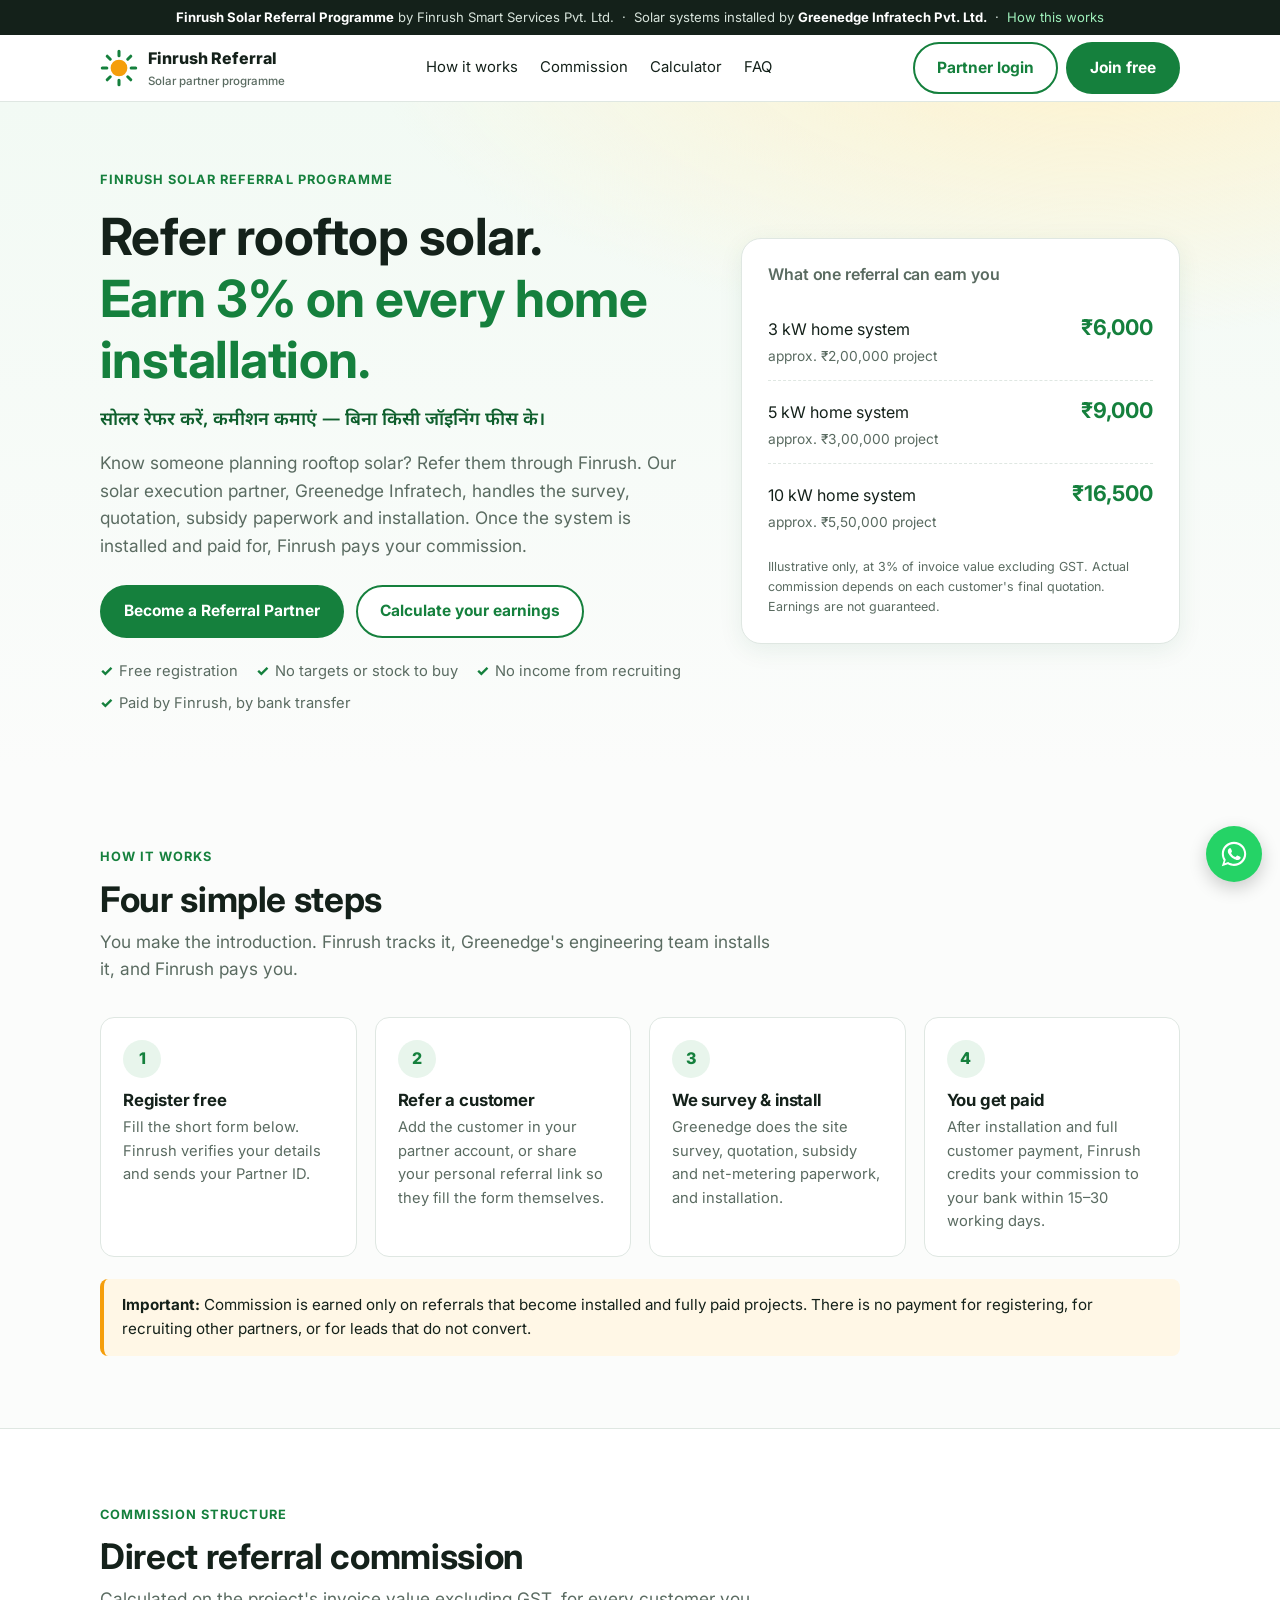
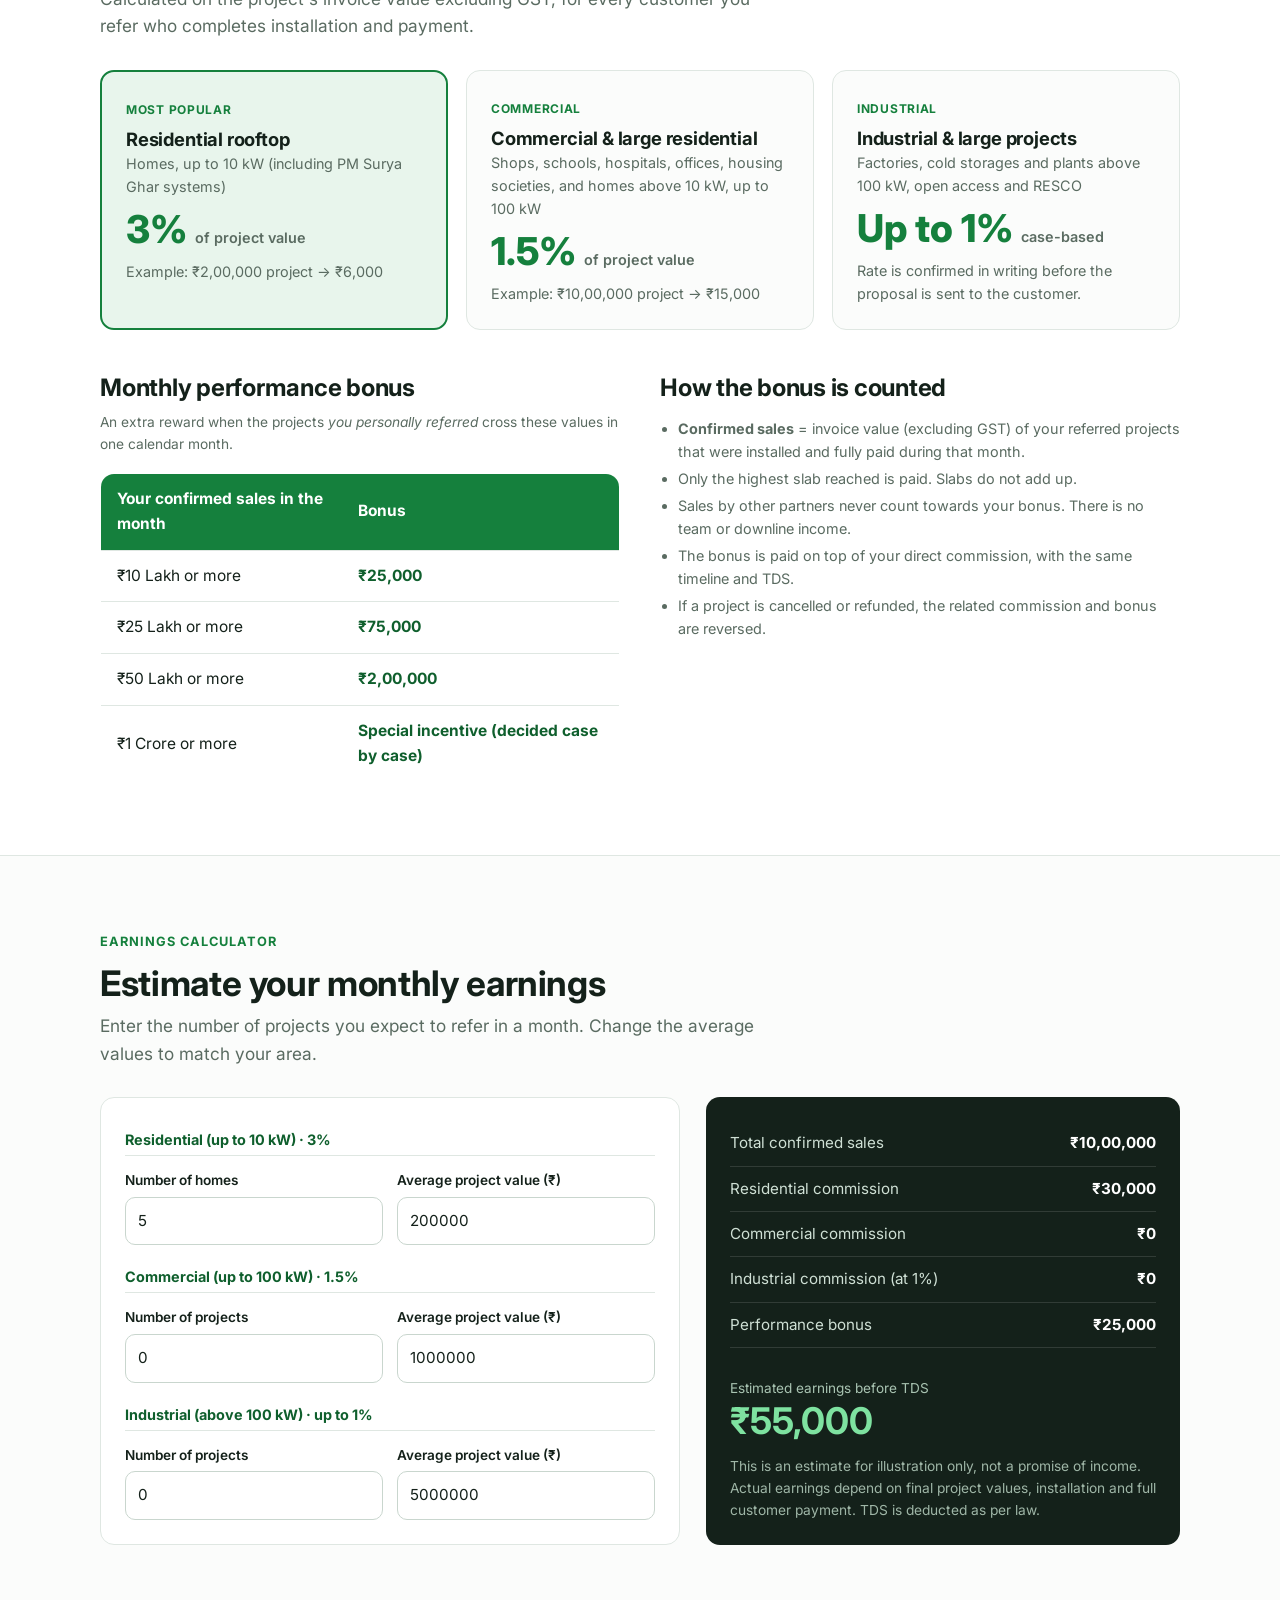
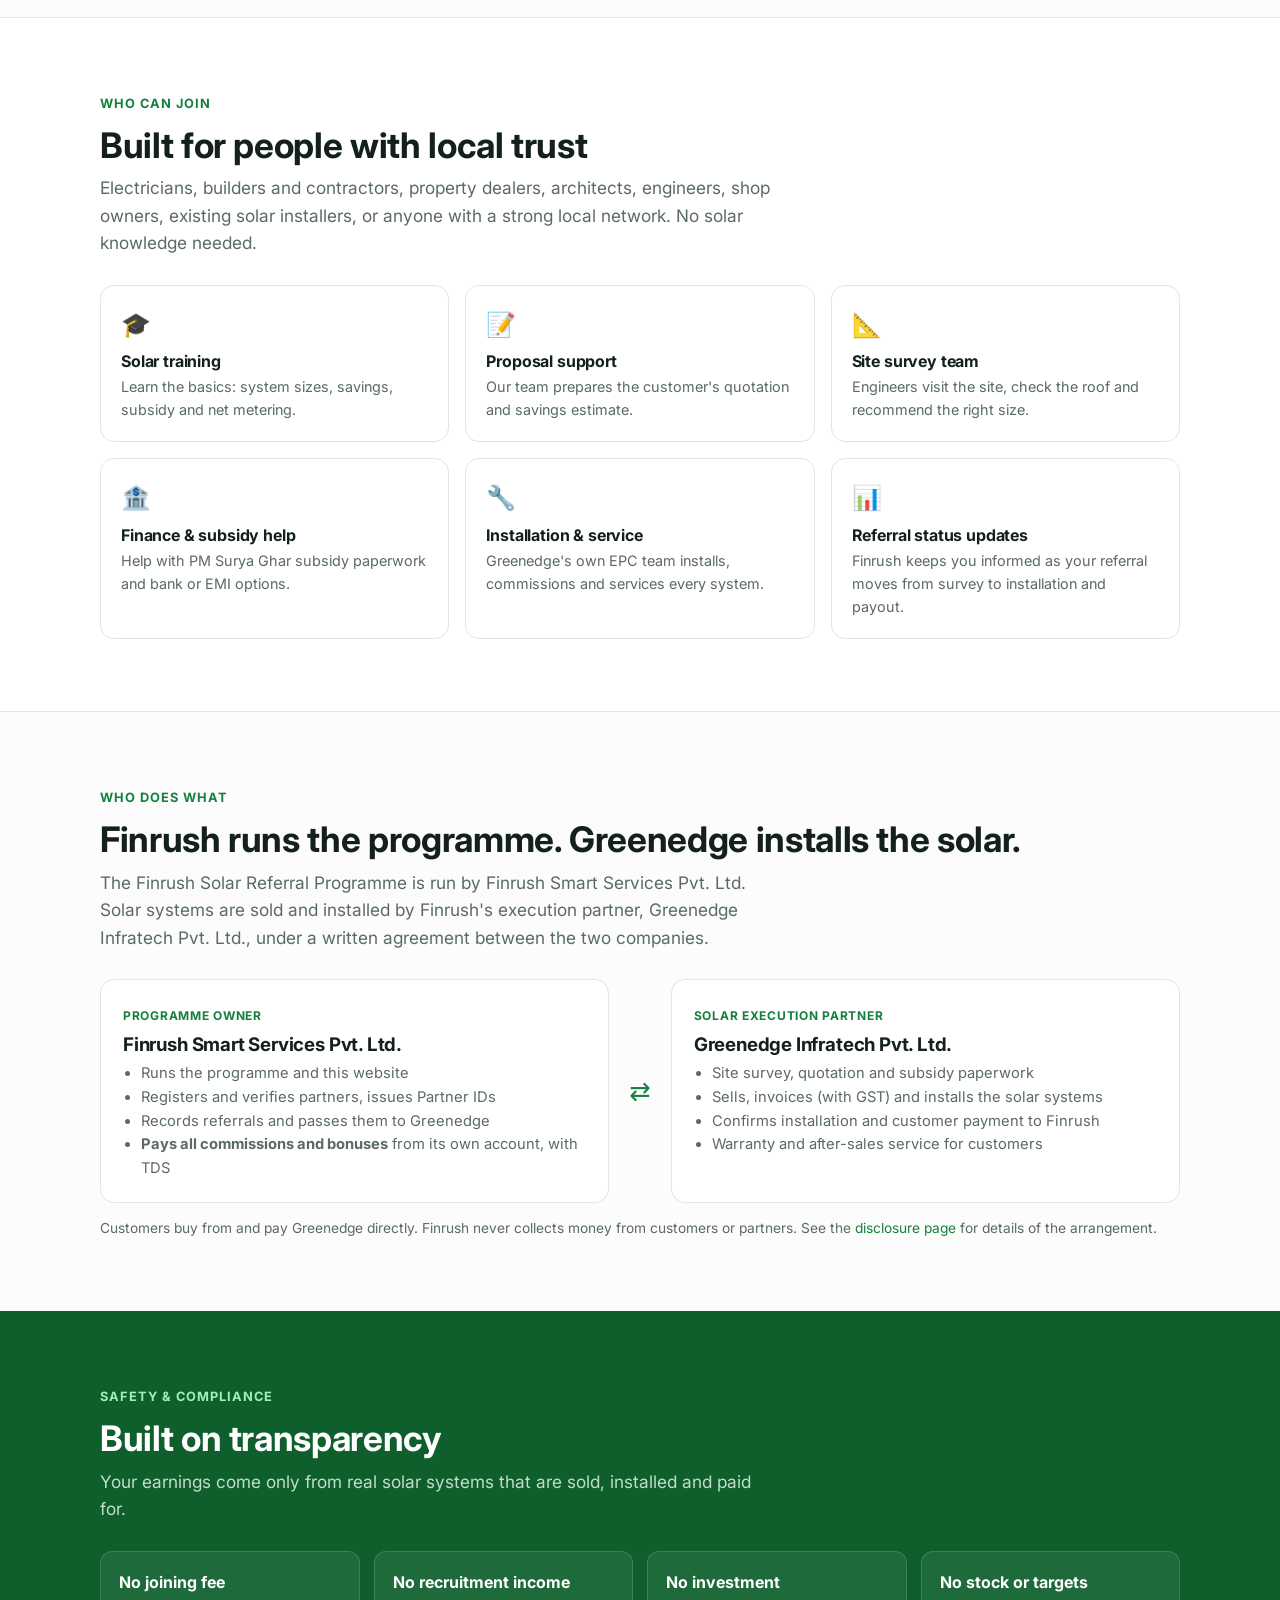
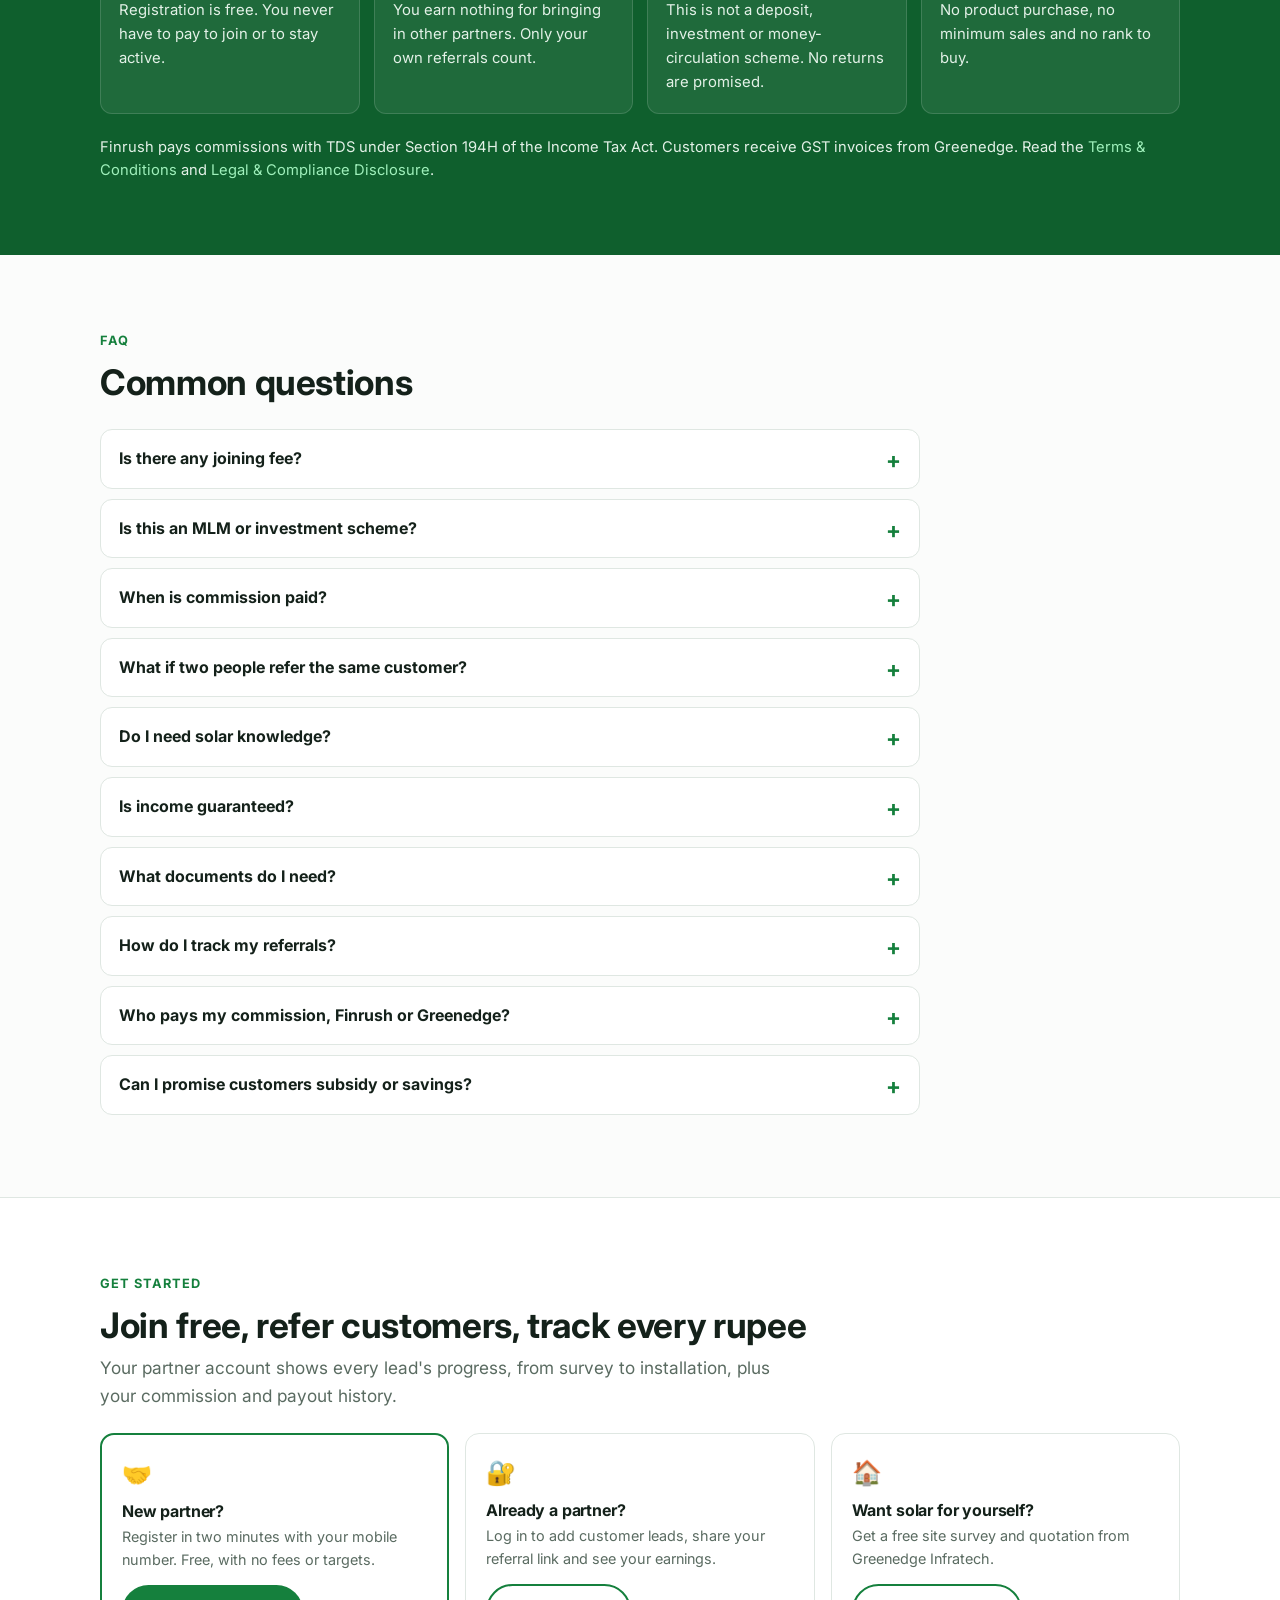
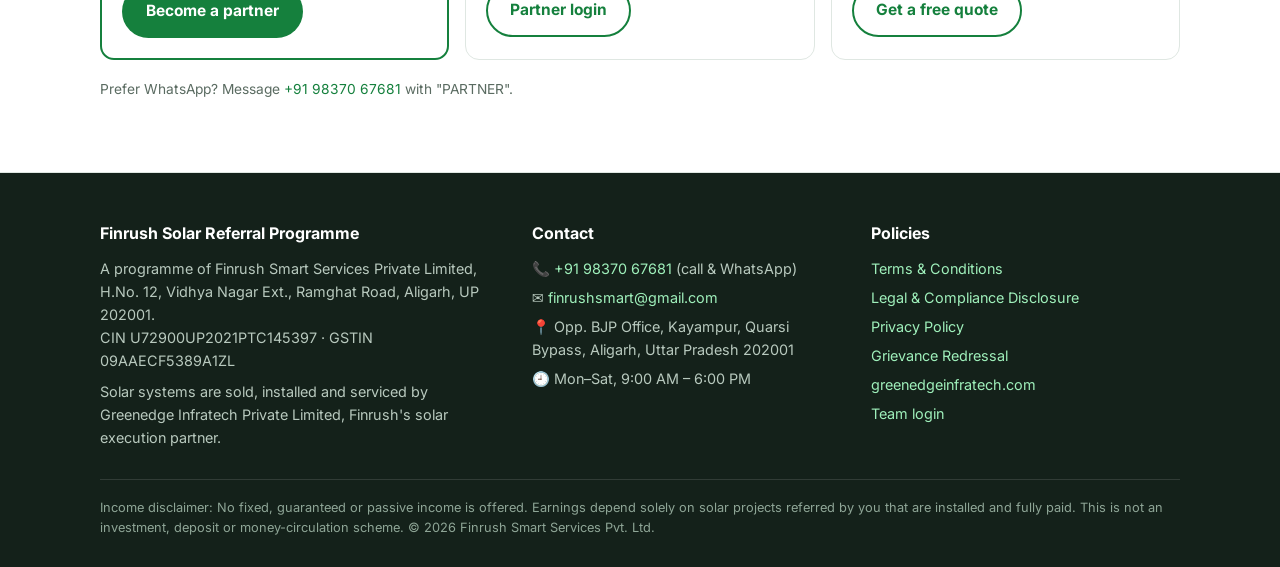
==== commit 900d3b35: "Add partner portal and CRM: logins, leads pipeline, commissions, payouts, setup and WordPress migrat" ====
--- a/index.html
+++ b/index.html
@@ -28,7 +28,7 @@
       <a href="#calculator">Calculator</a>
       <a href="#faq">FAQ</a>
     </nav>
-    <a class="btn btn-p" href="#join">Join free</a>
+    <span style="display:flex;gap:8px"><a class="btn btn-o" href="partner/login.php">Partner login</a><a class="btn btn-p" href="partner/register.php">Join free</a></span>
   </div>
 </header>
 
@@ -43,7 +43,7 @@
       <p class="hi">सोलर रेफर करें, कमीशन कमाएं — बिना किसी जॉइनिंग फीस के।</p>
       <p class="lead">Know someone planning rooftop solar? Refer them through Finrush. Our solar execution partner, Greenedge Infratech, handles the survey, quotation, subsidy paperwork and installation. Once the system is installed and paid for, Finrush pays your commission.</p>
       <div class="ctas">
-        <a class="btn btn-p" href="#join">Become a Referral Partner</a>
+        <a class="btn btn-p" href="partner/register.php">Become a Referral Partner</a>
         <a class="btn btn-o" href="#calculator">Calculate your earnings</a>
       </div>
       <div class="ticks">
@@ -71,7 +71,7 @@
     <p class="lead">You make the introduction. Finrush tracks it, Greenedge's engineering team installs it, and Finrush pays you.</p>
     <div class="steps">
       <div class="step"><h3>Register free</h3><p>Fill the short form below. Finrush verifies your details and sends your Partner ID.</p></div>
-      <div class="step"><h3>Refer a customer</h3><p>Submit the customer's name and number (with their permission) using the referral form or WhatsApp.</p></div>
+      <div class="step"><h3>Refer a customer</h3><p>Add the customer in your partner account, or share your personal referral link so they fill the form themselves.</p></div>
       <div class="step"><h3>We survey &amp; install</h3><p>Greenedge does the site survey, quotation, subsidy and net-metering paperwork, and installation.</p></div>
       <div class="step"><h3>You get paid</h3><p>After installation and full customer payment, Finrush credits your commission to your bank within 15–30 working days.</p></div>
     </div>
@@ -248,83 +248,26 @@
       <details><summary>What if two people refer the same customer?</summary><p>The first partner whose referral is recorded in our system, with the customer's correct mobile number, gets the credit. A referral stays valid for 90 days from submission.</p></details>
       <details><summary>Do I need solar knowledge?</summary><p>No. You only make the introduction. Training is provided, and Greenedge's team handles survey, proposal and installation.</p></details>
       <details><summary>Is income guaranteed?</summary><p>No. Income depends entirely on referrals that become installed and paid projects. Many partners may earn little or nothing.</p></details>
-      <details><summary>What documents do I need?</summary><p>After registration Finrush will ask for PAN (needed for TDS), Aadhaar for identity, and bank details for payouts. We collect these securely during verification, not on this website.</p></details>
+      <details><summary>What documents do I need?</summary><p>After registration Finrush will ask for PAN (needed for TDS), Aadhaar for identity, and bank details for payouts. These are collected during verification by our team, not on the registration form.</p></details>
+      <details><summary>How do I track my referrals?</summary><p>Log in to your partner account with your mobile number and password. You'll see every lead's stage (contacted, survey, quotation, installed, paid), can add updates for our team, and can view your commission and payout history.</p></details>
       <details><summary>Who pays my commission, Finrush or Greenedge?</summary><p>Finrush. This is a Finrush programme, and Finrush Smart Services Pvt. Ltd. pays all commissions and bonuses from its own account. Greenedge Infratech, Finrush's solar execution partner, sells and installs the systems and confirms to Finrush when a project is installed and paid.</p></details>
       <details><summary>Can I promise customers subsidy or savings?</summary><p>Please don't. Subsidy depends on government rules and approval, and savings depend on usage. Share Greenedge's official proposal instead. False claims can lead to termination.</p></details>
     </div>
   </div>
 </section>
 
-<!-- JOIN / REFER -->
+<!-- JOIN -->
 <section id="join" class="alt">
   <div class="wrap">
     <span class="eyebrow">Get started</span>
-    <h2>Join the programme or refer a customer</h2>
-    <p class="lead">New here? Register first. Already a partner? Use the referral form.</p>
-
-    <div class="tabs" role="tablist">
-      <button class="tab" role="tab" aria-selected="true" data-tab="partner">Become a partner</button>
-      <button class="tab" role="tab" aria-selected="false" data-tab="referral">Refer a customer</button>
-    </div>
-
-    <!-- Partner form -->
-    <form class="form-card" id="form-partner" data-type="partner" method="post" action="submit.php" novalidate>
-      <input type="hidden" name="form_type" value="partner">
-      <input type="hidden" name="ts" class="ts">
-      <div class="hp" aria-hidden="true"><label>Website<input type="text" name="website" tabindex="-1" autocomplete="off"></label></div>
-      <div class="fgrid">
-        <div><label for="p_name">Full name <span class="req">*</span></label><input id="p_name" name="name" required maxlength="80" autocomplete="name"></div>
-        <div><label for="p_phone">Mobile (WhatsApp) <span class="req">*</span></label><input id="p_phone" name="phone" required inputmode="numeric" pattern="[6-9][0-9]{9}" maxlength="10" placeholder="10-digit mobile" autocomplete="tel-national"></div>
-        <div><label for="p_email">Email</label><input id="p_email" name="email" type="email" maxlength="100" autocomplete="email"></div>
-        <div><label for="p_city">City / Town <span class="req">*</span></label><input id="p_city" name="city" required maxlength="60"></div>
-        <div><label for="p_district">District &amp; State <span class="req">*</span></label><input id="p_district" name="district" required maxlength="80" placeholder="e.g. Aligarh, Uttar Pradesh"></div>
-        <div><label for="p_occ">Occupation <span class="req">*</span></label>
-          <select id="p_occ" name="occupation" required>
-            <option value="">Select…</option>
-            <option>Electrician</option><option>Builder / Contractor</option><option>Property dealer</option>
-            <option>Architect / Engineer</option><option>Solar installer</option><option>Shop / Business owner</option>
-            <option>Sales professional</option><option>Other</option>
-          </select></div>
-        <div class="full"><label for="p_msg">Anything you'd like to tell us?</label><textarea id="p_msg" name="message" rows="3" maxlength="500" placeholder="Your experience, area you cover, etc."></textarea></div>
-        <div class="full"><label class="check"><input type="checkbox" name="consent" value="yes" required> <span>I am 18 or older. I agree to the <a href="terms.html" target="_blank">Terms &amp; Conditions</a> and <a href="privacy.html" target="_blank">Privacy Policy</a>, and I understand that income is not guaranteed and depends only on installed and paid solar projects. <span class="req">*</span></span></label></div>
-      </div>
-      <button class="btn btn-p" type="submit" style="margin-top:18px">Register as partner</button>
-      <div class="msg" role="status"></div>
-    </form>
-
-    <!-- Referral form -->
-    <form class="form-card" id="form-referral" data-type="referral" method="post" action="submit.php" novalidate hidden>
-      <input type="hidden" name="form_type" value="referral">
-      <input type="hidden" name="ts" class="ts">
-      <div class="hp" aria-hidden="true"><label>Website<input type="text" name="website" tabindex="-1" autocomplete="off"></label></div>
-      <div class="fgrid">
-        <div class="full" style="font-weight:700;color:var(--green-d)">Your details</div>
-        <div><label for="r_pname">Your name <span class="req">*</span></label><input id="r_pname" name="partner_name" required maxlength="80"></div>
-        <div><label for="r_pphone">Your registered mobile <span class="req">*</span></label><input id="r_pphone" name="partner_phone" required inputmode="numeric" pattern="[6-9][0-9]{9}" maxlength="10"></div>
-        <div class="full"><label for="r_pid">Partner ID (if you have one)</label><input id="r_pid" name="partner_id" maxlength="30"></div>
-        <div class="full" style="font-weight:700;color:var(--green-d);margin-top:6px">Customer details</div>
-        <div><label for="r_cname">Customer name <span class="req">*</span></label><input id="r_cname" name="customer_name" required maxlength="80"></div>
-        <div><label for="r_cphone">Customer mobile <span class="req">*</span></label><input id="r_cphone" name="customer_phone" required inputmode="numeric" pattern="[6-9][0-9]{9}" maxlength="10"></div>
-        <div><label for="r_ccity">Customer city / town <span class="req">*</span></label><input id="r_ccity" name="customer_city" required maxlength="80"></div>
-        <div><label for="r_type">Project type <span class="req">*</span></label>
-          <select id="r_type" name="project_type" required>
-            <option value="">Select…</option>
-            <option>Residential (home, up to 10 kW)</option>
-            <option>Commercial / housing society (up to 100 kW)</option>
-            <option>Industrial (above 100 kW)</option>
-            <option>Not sure</option>
-          </select></div>
-        <div><label for="r_kw">Approx. size (kW) or monthly bill (₹)</label><input id="r_kw" name="size" maxlength="40" placeholder="e.g. 3 kW or ₹2,500 bill"></div>
-        <div><label for="r_pm">Interested in PM Surya Ghar subsidy?</label>
-          <select id="r_pm" name="pm_surya_ghar"><option>Not sure</option><option>Yes</option><option>No</option></select></div>
-        <div class="full"><label for="r_note">Notes</label><textarea id="r_note" name="message" rows="3" maxlength="500" placeholder="Best time to call, roof type, etc."></textarea></div>
-        <div class="full"><label class="check"><input type="checkbox" name="consent" value="yes" required> <span>The customer has agreed to be contacted by Finrush and Greenedge Infratech about solar, and I have not promised them any subsidy, price or savings. <span class="req">*</span></span></label></div>
-      </div>
-      <button class="btn btn-p" type="submit" style="margin-top:18px">Submit referral</button>
-      <div class="msg" role="status"></div>
-    </form>
-
-    <p class="small" style="margin-top:16px">Prefer WhatsApp? Message <a href="https://wa.me/919837067681?text=Hi%2C%20I%20want%20to%20join%20the%20Finrush%20Solar%20Referral%20Programme">+91 98370 67681</a> with "PARTNER".</p>
+    <h2>Join free, refer customers, track every rupee</h2>
+    <p class="lead">Your partner account shows every lead's progress, from survey to installation, plus your commission and payout history.</p>
+    <div class="grid3" style="margin-top:24px">
+      <div class="card" style="border:2px solid var(--green)"><div class="ic">🤝</div><h3>New partner?</h3><p>Register in two minutes with your mobile number. Free, with no fees or targets.</p><a class="btn btn-p" style="margin-top:14px" href="partner/register.php">Become a partner</a></div>
+      <div class="card"><div class="ic">🔐</div><h3>Already a partner?</h3><p>Log in to add customer leads, share your referral link and see your earnings.</p><a class="btn btn-o" style="margin-top:14px" href="partner/login.php">Partner login</a></div>
+      <div class="card"><div class="ic">🏠</div><h3>Want solar for yourself?</h3><p>Get a free site survey and quotation from Greenedge Infratech.</p><a class="btn btn-o" style="margin-top:14px" href="quote.php">Get a free quote</a></div>
+    </div>
+    <p class="small" style="margin-top:18px">Prefer WhatsApp? Message <a href="https://wa.me/919837067681?text=Hi%2C%20I%20want%20to%20join%20the%20Finrush%20Solar%20Referral%20Programme">+91 98370 67681</a> with "PARTNER".</p>
   </div>
 </section>
 
@@ -354,6 +297,7 @@
           <li><a href="privacy.html">Privacy Policy</a></li>
           <li><a href="disclosure.html#grievance">Grievance Redressal</a></li>
           <li><a href="https://greenedgeinfratech.com" target="_blank" rel="noopener">greenedgeinfratech.com</a></li>
+          <li><a href="admin/login.php">Team login</a></li>
         </ul>
       </div>
     </div>
@@ -383,43 +327,6 @@
   ['rN','rV','cN','cV','iN','iV'].forEach(function(id){ document.getElementById(id).addEventListener('input', calc); });
   calc();
 
-  // tabs
-  var tabs = document.querySelectorAll('.tab');
-  function show(name){
-    tabs.forEach(function(t){ t.setAttribute('aria-selected', t.dataset.tab === name ? 'true' : 'false'); });
-    document.getElementById('form-partner').hidden = name !== 'partner';
-    document.getElementById('form-referral').hidden = name !== 'referral';
-  }
-  tabs.forEach(function(t){ t.addEventListener('click', function(){ show(t.dataset.tab); }); });
-  if (location.hash === '#refer') { show('referral'); }
-
-  // forms
-  var start = Date.now();
-  document.querySelectorAll('.ts').forEach(function(el){ el.value = Math.floor(start/1000); });
-  document.querySelectorAll('form[data-type]').forEach(function(f){
-    var msg = f.querySelector('.msg'), btn = f.querySelector('button[type=submit]');
-    f.addEventListener('submit', function(e){
-      e.preventDefault();
-      msg.className = 'msg'; msg.textContent = '';
-      if (!f.checkValidity()) {
-        var bad = f.querySelector(':invalid');
-        msg.className = 'msg err';
-        msg.textContent = bad && bad.type === 'checkbox' ? 'Please tick the consent box to continue.' :
-          (bad && bad.pattern ? 'Please enter a valid 10-digit Indian mobile number.' : 'Please fill all required fields.');
-        if (bad) bad.focus();
-        return;
-      }
-      btn.disabled = true; var label = btn.textContent; btn.textContent = 'Sending…';
-      fetch(f.action, { method:'POST', body:new FormData(f), headers:{ 'Accept':'application/json' } })
-        .then(function(r){ return r.json().catch(function(){ return { ok:false, error:'Unexpected server response.' }; }); })
-        .then(function(d){
-          if (d.ok) { msg.className = 'msg ok'; msg.textContent = d.message; f.reset(); document.querySelectorAll('.ts').forEach(function(el){ el.value = Math.floor(start/1000); }); }
-          else { msg.className = 'msg err'; msg.textContent = d.error || 'Something went wrong. Please try again or WhatsApp us.'; }
-        })
-        .catch(function(){ msg.className = 'msg err'; msg.textContent = 'Network error. Please try again or WhatsApp us on +91 98370 67681.'; })
-        .finally(function(){ btn.disabled = false; btn.textContent = label; });
-    });
-  });
   document.getElementById('yr').textContent = new Date().getFullYear();
 })();
 </script>
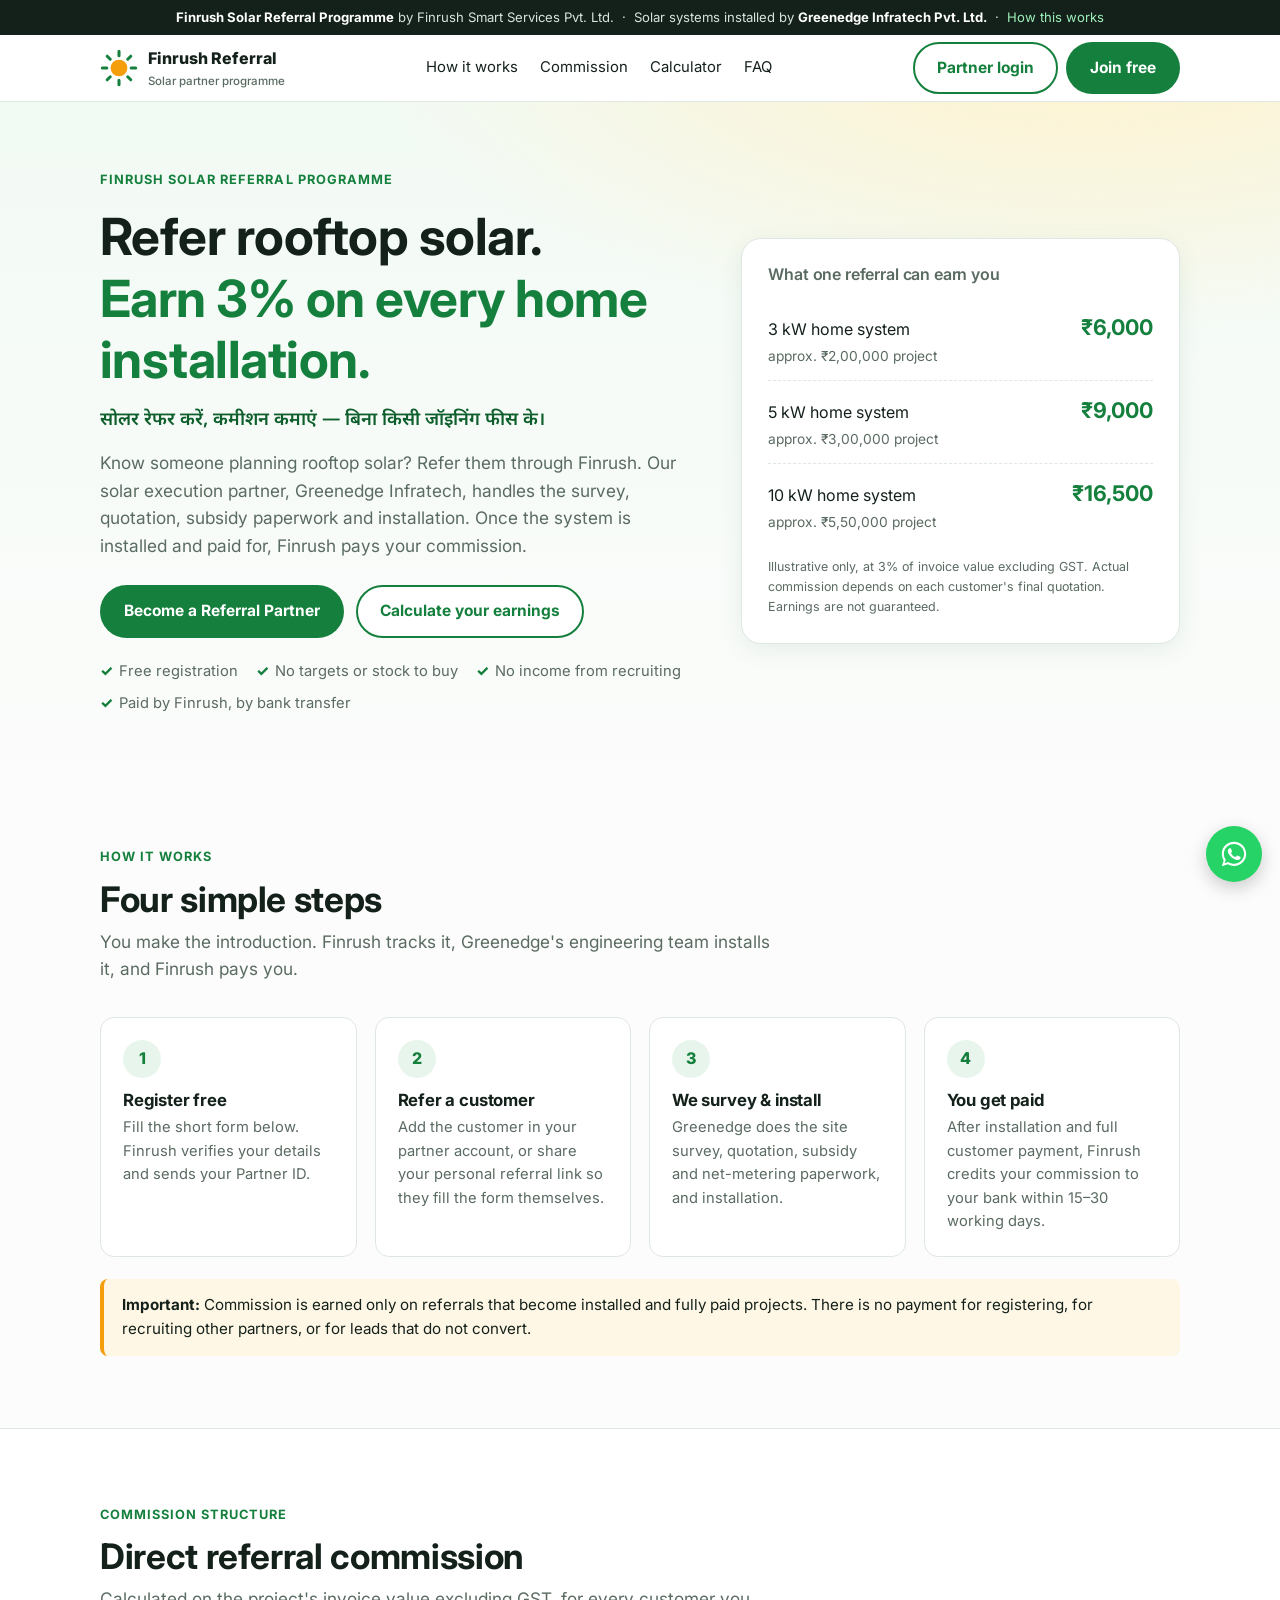
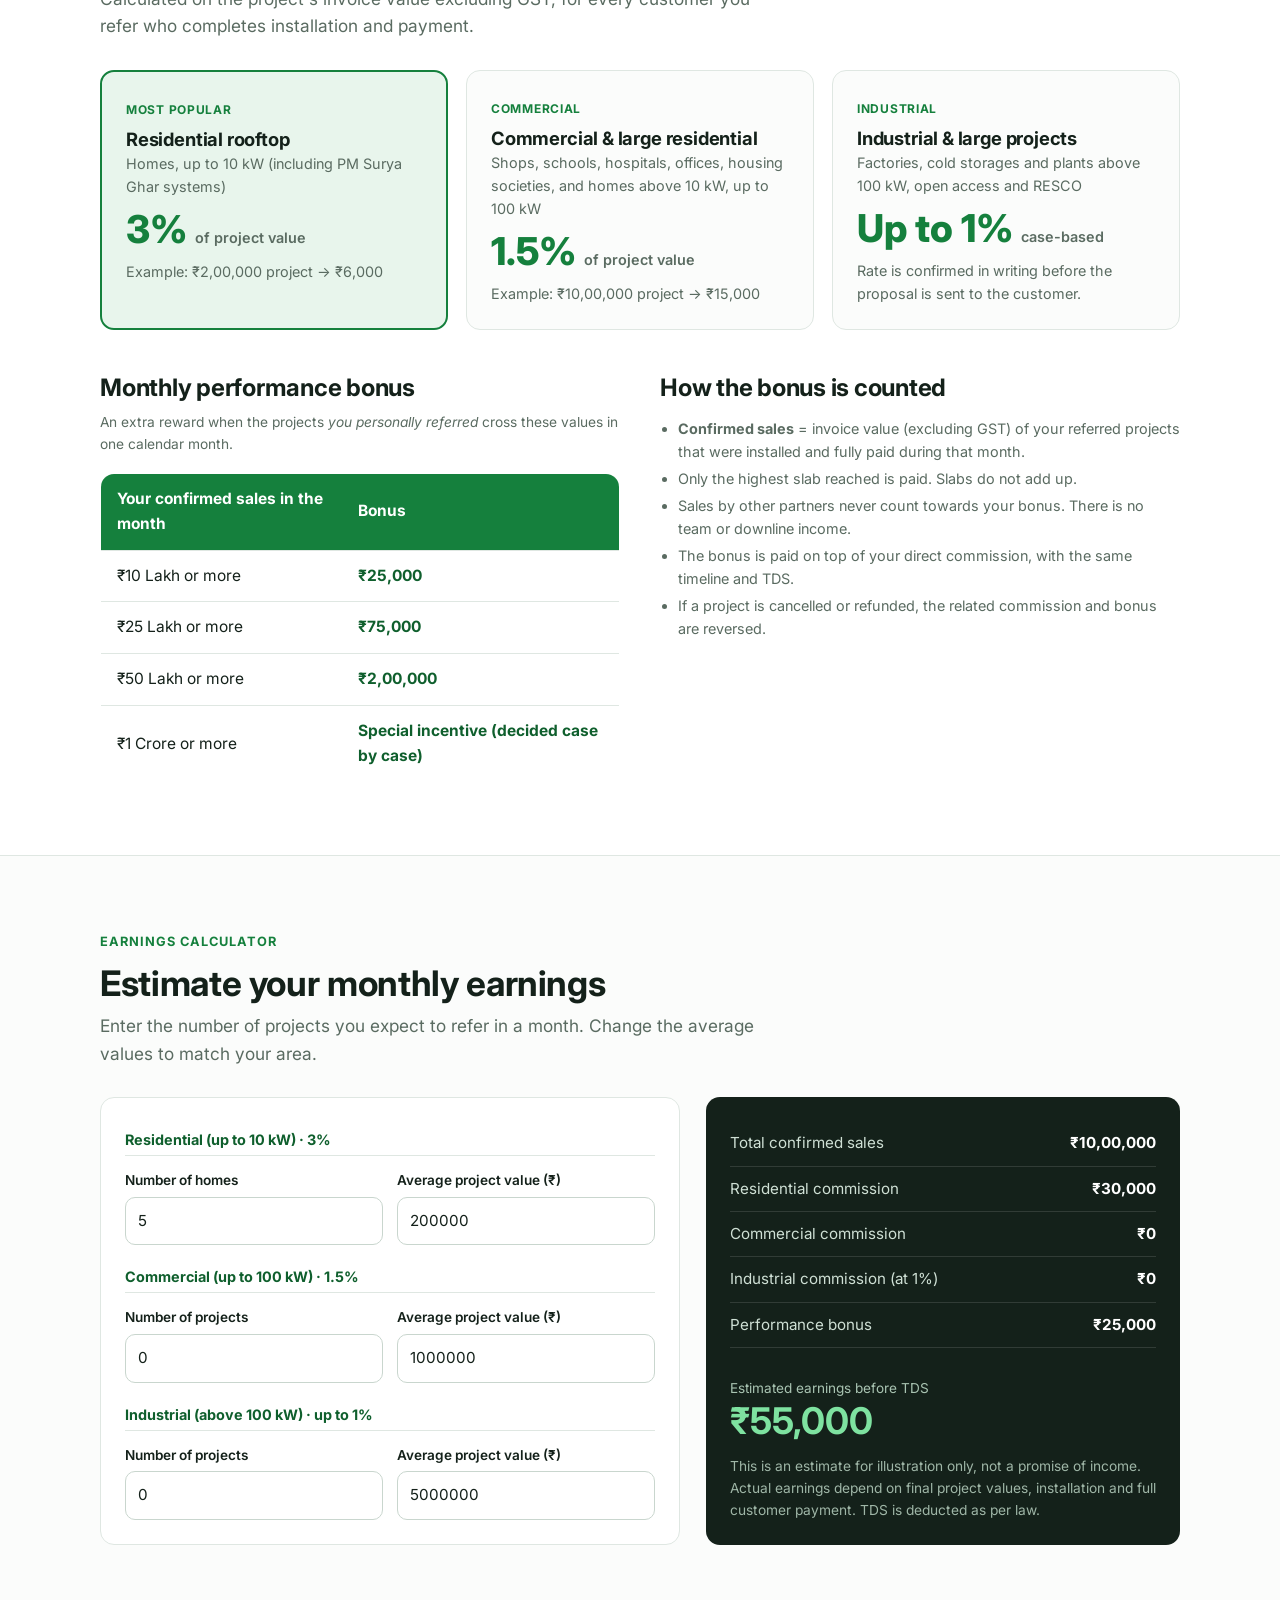
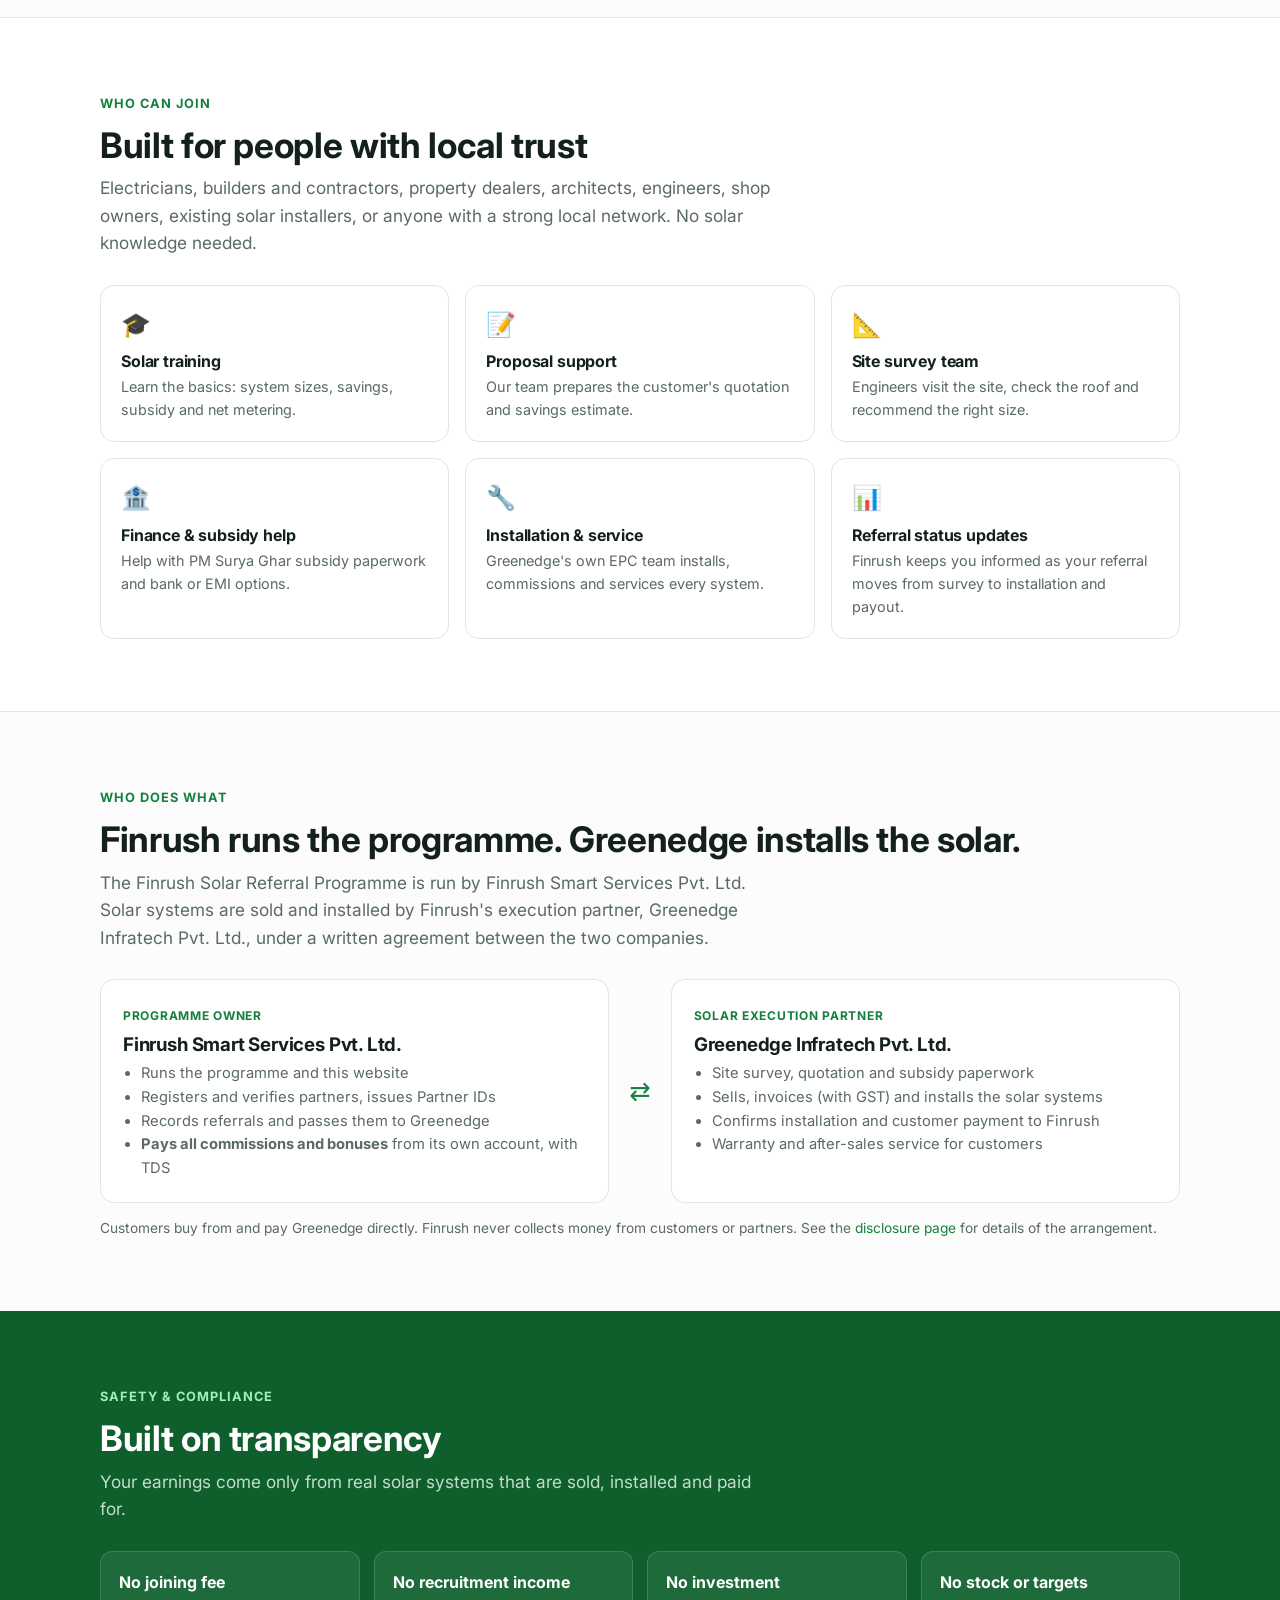
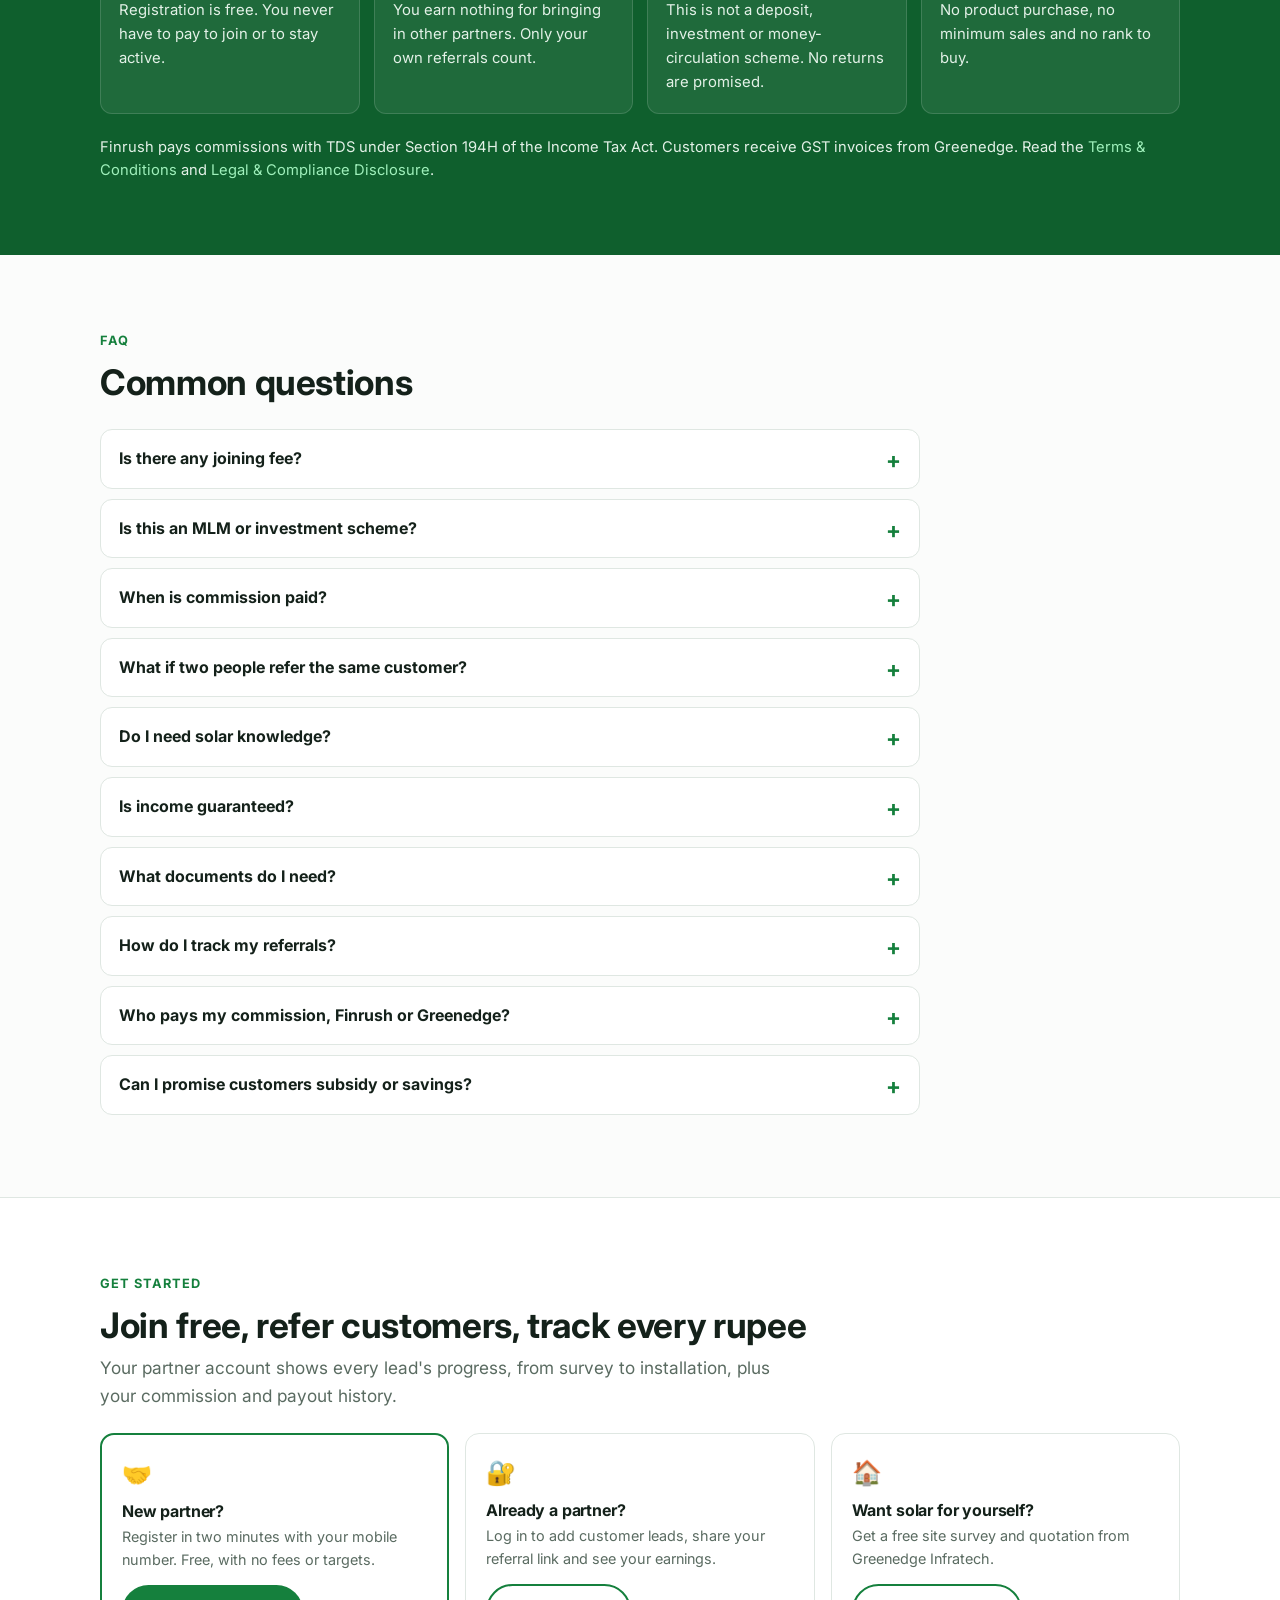
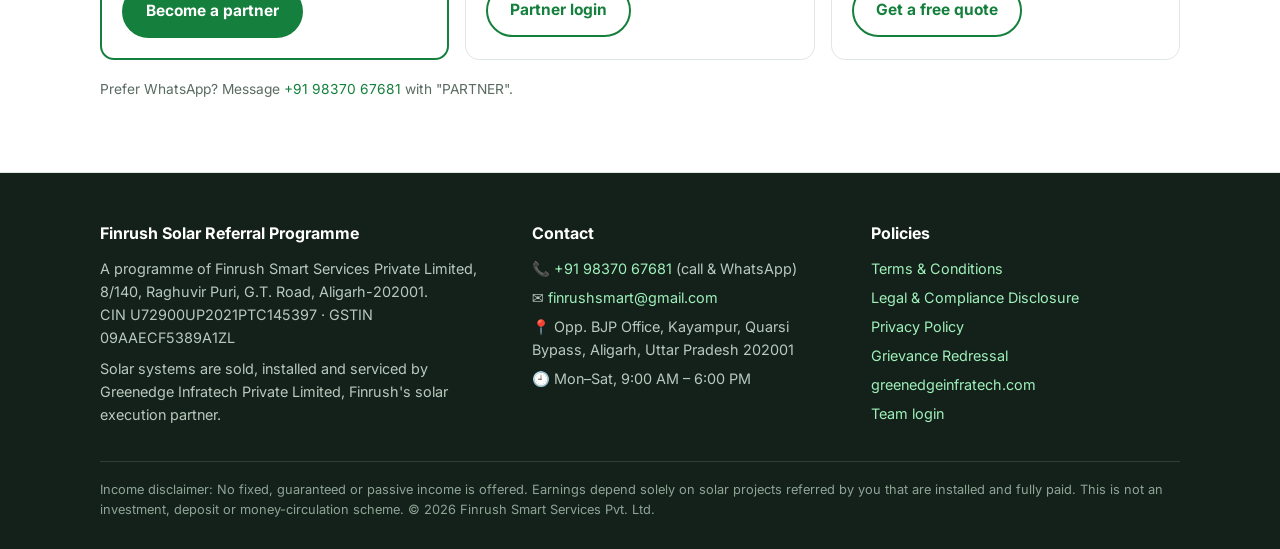
==== commit 37cbede7: "Update Finrush address to 8/140, Raghuvir Puri, G.T. Road, Aligarh-202001 Co-Authored-By: Claude Opu" ====
--- a/index.html
+++ b/index.html
@@ -278,7 +278,7 @@
     <div class="cols">
       <div>
         <h4>Finrush Solar Referral Programme</h4>
-        <p>A programme of Finrush Smart Services Private Limited, H.No. 12, Vidhya Nagar Ext., Ramghat Road, Aligarh, UP 202001.<br>CIN U72900UP2021PTC145397 · GSTIN 09AAECF5389A1ZL</p><p style="margin-top:8px">Solar systems are sold, installed and serviced by Greenedge Infratech Private Limited, Finrush's solar execution partner.</p>
+        <p>A programme of Finrush Smart Services Private Limited, 8/140, Raghuvir Puri, G.T. Road, Aligarh-202001.<br>CIN U72900UP2021PTC145397 · GSTIN 09AAECF5389A1ZL</p><p style="margin-top:8px">Solar systems are sold, installed and serviced by Greenedge Infratech Private Limited, Finrush's solar execution partner.</p>
       </div>
       <div>
         <h4>Contact</h4>
